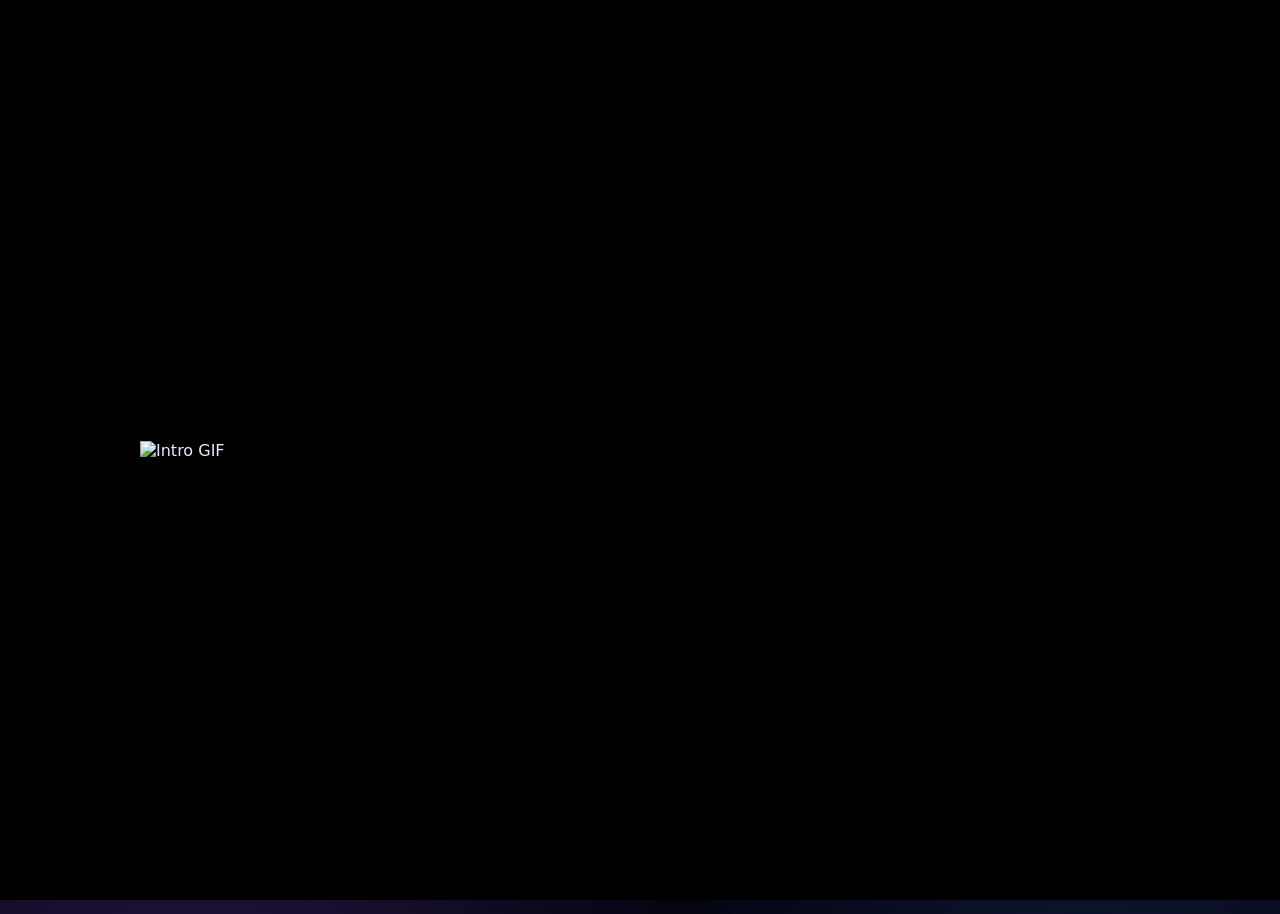
==== index.html @ 01b9f9d9 "Hello Cambios en intro gif" ====
<!doctype html>
<html lang="es">
<head>

  <meta charset="utf-8" />
  <meta name="viewport" content="width=device-width,initial-scale=1" />
  <meta name="description" content="KeyVox - Agencia de marketing digital. Web, Ads, WhatsApp, CRM, contenido con IA y crecimiento medible." />
  <link rel="icon" type="image/png" href="keyvoxlogo.png">
  <link rel="icon" type="image/png" sizes="32x32" href="keyvoxlogo.png">
  <link rel="icon" type="image/png" sizes="16x16" href="keyvoxlogo.png">
  <link rel="apple-touch-icon" sizes="180x180" href="keyvoxlogo.png">

  <title>KeyVox | Agencia de Marketing Digital</title>

  <style>
   /* Pantalla de intro */
    #gifIntro {
      position: fixed;
      top: 0;
      left: 0;
      width: 100vw;
      height: 100vh;
      background: #000;
      display: flex;
      justify-content: center;
      align-items: center;
      z-index: 9999;
      overflow: hidden;
    }

    #gifIntro img {
      width: 80%;
      max-width: 1000px;
      max-height: 90vh;
      object-fit: contain;
    }

    /* Clase para ocultar */
    .ocultar-intro {
      opacity: 0;
      pointer-events: none;
      transition: opacity 0.8s ease;
    }
    :root{
      --bg:#060615;
      --card:#0b0b1f;
      --text:#e9e8ff;
      --muted:#b9b6e6;
      --lila:#a855f7;
      --azul:#3b82f6;
      --cian:#22d3ee;
      --ok:#34d399;
      --warn:#f59e0b;
      --danger:#fb7185;

      --ring: 0 0 0 1px rgba(168,85,247,.25), 0 0 40px rgba(59,130,246,.18);
      --shadow: 0 12px 50px rgba(0,0,0,.45);
      --radius: 22px;
      --radius2: 28px;
      --max: 1120px;
    }

    *{box-sizing:border-box}
    html,body{height:100%}
    body{
      margin:0;
      font-family: ui-sans-serif, system-ui, -apple-system, Segoe UI, Roboto, Arial, "Helvetica Neue", Helvetica, sans-serif;
      color:var(--text);
      background:
        radial-gradient(900px 500px at 15% 10%, rgba(168,85,247,.20), transparent 55%),
        radial-gradient(800px 500px at 85% 15%, rgba(59,130,246,.18), transparent 55%),
        radial-gradient(900px 600px at 50% 85%, rgba(34,211,238,.12), transparent 60%),
        linear-gradient(180deg, #050512 0%, #070726 35%, #050512 100%);
      overflow-x:hidden;
    }

    /* subtle grain */
    body:before{
      content:"";
      position:fixed; inset:0;
      background-image:url('data:image/svg+xml;utf8,<svg xmlns="http://www.w3.org/2000/svg" width="200" height="200"><filter id="n"><feTurbulence type="fractalNoise" baseFrequency="0.8" numOctaves="3" stitchTiles="stitch"/></filter><rect width="200" height="200" filter="url(%23n)" opacity="0.20"/></svg>');
      mix-blend-mode:overlay;
      opacity:.18;
      pointer-events:none;
      z-index:0;
    }

    a{color:inherit; text-decoration:none}
    .wrap{position:relative; z-index:1}

    /* NAV */
    .nav{
      position:sticky; top:0; z-index:50;
      backdrop-filter: blur(12px);
      background: rgba(6,6,21,.55);
      border-bottom:1px solid rgba(168,85,247,.18);
    }
    .nav-inner{
      max-width:var(--max);
      margin:0 auto;
      display:flex;
      align-items:center;
      justify-content:space-between;
      padding:14px 18px;
      gap:14px;
    }
    .brand{
      display:flex; align-items:center; gap:10px;
      font-weight:800;
      letter-spacing:.2px;
    }
    .logo{
      width:40px; height:40px; border-radius:14px;
      background:
        radial-gradient(18px 18px at 30% 30%, rgba(255,255,255,.25), transparent 55%),
        linear-gradient(135deg, rgba(168,85,247,1), rgba(59,130,246,1));
      box-shadow: 0 10px 30px rgba(168,85,247,.20), 0 10px 30px rgba(59,130,246,.18);
      position:relative;
      overflow:hidden;
    }
    .logo:after{
      content:"";
      position:absolute; inset:-40%;
      background: conic-gradient(from 180deg, rgba(255,255,255,.0), rgba(255,255,255,.25), rgba(255,255,255,.0));
      transform: rotate(15deg);
      animation: shimmer 6.5s linear infinite;
      opacity:.7;
    }
    @keyframes shimmer{
      0%{transform:translateX(-25%) rotate(15deg)}
      100%{transform:translateX(25%) rotate(15deg)}
    }

    .nav-links{
      display:flex; gap:16px; align-items:center;
      font-size:14px;
      color:rgba(233,232,255,.86);
    }
    .nav-links a{
      padding:9px 10px; border-radius:12px;
      transition: background .2s ease, color .2s ease, transform .2s ease;
    }
    .nav-links a:hover{
      background: rgba(168,85,247,.10);
      transform: translateY(-1px);
      color:#fff;
    }

    .btn{
      display:inline-flex; align-items:center; justify-content:center;
      padding:12px 14px;
      border-radius:14px;
      font-weight:700;
      font-size:14px;
      border:1px solid rgba(255,255,255,.14);
      background: rgba(255,255,255,.06);
      box-shadow: 0 0 0 rgba(0,0,0,0);
      transition: transform .15s ease, box-shadow .2s ease, background .2s ease;
      cursor:pointer;
      user-select:none;
    }
    .btn:hover{ transform: translateY(-1px); box-shadow: var(--shadow); }
    .btn-primary{
      border:1px solid rgba(168,85,247,.35);
      background: linear-gradient(135deg, rgba(168,85,247,.85), rgba(59,130,246,.85));
      box-shadow: 0 20px 60px rgba(168,85,247,.18), 0 20px 60px rgba(59,130,246,.14);
    }
    .btn-primary:hover{
      background: linear-gradient(135deg, rgba(168,85,247,.95), rgba(59,130,246,.92));
    }
    .btn-ghost{
      background: rgba(255,255,255,.03);
    }

    /* HERO */
    header.hero{
      max-width:var(--max);
      margin:0 auto;
      padding:72px 18px 28px;
      display:grid;
      grid-template-columns: 1.15fr .85fr;
      gap:26px;
      align-items:center;
    }
    .badge{
      display:inline-flex; gap:10px; align-items:center;
      padding:8px 12px;
      border-radius:999px;
      border:1px solid rgba(168,85,247,.25);
      background: rgba(168,85,247,.07);
      color: rgba(233,232,255,.92);
      font-size:13px;
      width:fit-content;
      box-shadow: var(--ring);
    }
    .dot{
      width:8px; height:8px; border-radius:99px;
      background: linear-gradient(180deg, var(--lila), var(--azul));
      box-shadow: 0 0 20px rgba(168,85,247,.5);
    }
    h1{
      margin:14px 0 10px;
      font-size: clamp(36px, 4vw, 54px);
      line-height:1.06;
      letter-spacing:-.6px;
    }
    .grad{
      background: linear-gradient(90deg, rgba(168,85,247,1), rgba(59,130,246,1), rgba(34,211,238,1));
      -webkit-background-clip:text;
      background-clip:text;
      color:transparent;
    }
    .lead{
      margin: 0 0 18px;
      color: rgba(233,232,255,.80);
      font-size: 16.5px;
      line-height:1.6;
      max-width: 60ch;
    }
    .hero-actions{display:flex; gap:12px; flex-wrap:wrap; margin-top:18px}
    .hero-meta{
      margin-top:18px;
      display:flex; gap:10px; flex-wrap:wrap;
      color: rgba(233,232,255,.70);
      font-size:13px;
    }
    .pill{
      padding:8px 10px;
      border-radius:999px;
      border:1px solid rgba(255,255,255,.12);
      background: rgba(255,255,255,.04);
    }

    .hero-card{
      border-radius: var(--radius2);
      background:
        radial-gradient(500px 240px at 20% 10%, rgba(168,85,247,.22), transparent 60%),
        radial-gradient(520px 260px at 90% 20%, rgba(59,130,246,.18), transparent 60%),
        rgba(255,255,255,.03);
      border: 1px solid rgba(255,255,255,.10);
      box-shadow: var(--shadow);
      padding:18px;
      position:relative;
      overflow:hidden;
    }
    .hero-card:before{
      content:"";
      position:absolute; inset:-2px;
      background: conic-gradient(from 180deg, rgba(168,85,247,.0), rgba(168,85,247,.25), rgba(59,130,246,.22), rgba(34,211,238,.18), rgba(168,85,247,.0));
      opacity:.35;
      filter: blur(12px);
      z-index:0;
    }
    .hero-card > *{position:relative; z-index:1}
    .kpi-grid{
      display:grid;
      grid-template-columns: repeat(2, 1fr);
      gap:12px;
      margin-top:12px;
    }
    .kpi{
      border-radius: 18px;
      border:1px solid rgba(255,255,255,.10);
      background: rgba(6,6,21,.55);
      padding:12px;
    }
    .kpi b{display:block; font-size:18px; margin-bottom:4px}
    .kpi span{color:rgba(233,232,255,.72); font-size:12.5px}

    /* SECTION */
    section{
      max-width:var(--max);
      margin:0 auto;
      padding: 34px 18px;
    }
    .section-title{
      display:flex;
      align-items:flex-end;
      justify-content:space-between;
      gap:14px;
      margin-bottom:16px;
    }
    .section-title h2{
      margin:0;
      font-size:28px;
      letter-spacing:-.3px;
    }
    .section-title p{
      margin:0;
      color: rgba(233,232,255,.72);
      max-width:64ch;
      line-height:1.55;
      font-size:14.5px;
    }

    .grid{
      display:grid;
      gap:14px;
    }
    .grid-3{ grid-template-columns: repeat(3, 1fr); }
    .grid-2{ grid-template-columns: repeat(2, 1fr); }

    .card{
      border-radius: var(--radius);
      border: 1px solid rgba(255,255,255,.10);
      background: rgba(255,255,255,.03);
      box-shadow: 0 8px 34px rgba(0,0,0,.25);
      padding:16px;
      transition: transform .18s ease, box-shadow .18s ease, border-color .18s ease;
    }
    .card:hover{
      transform: translateY(-2px);
      border-color: rgba(168,85,247,.25);
      box-shadow: 0 18px 60px rgba(0,0,0,.45);
    }
    .icon{
      width:42px; height:42px;
      border-radius:16px;
      background: linear-gradient(135deg, rgba(168,85,247,.20), rgba(59,130,246,.18));
      border:1px solid rgba(168,85,247,.25);
      display:grid; place-items:center;
      margin-bottom:10px;
      box-shadow: var(--ring);
      font-size:18px;
    }
    .card h3{margin:0 0 8px; font-size:16px}
    .card p{margin:0; color:rgba(233,232,255,.72); line-height:1.55; font-size:13.8px}

    .tagrow{display:flex; flex-wrap:wrap; gap:8px; margin-top:12px}
    .tag{
      font-size:12px;
      color:rgba(233,232,255,.75);
      padding:6px 10px;
      border-radius:999px;
      border:1px solid rgba(255,255,255,.12);
      background: rgba(255,255,255,.03);
    }

    /* PROCESS */
    .steps{counter-reset: step}
    .step{
      position:relative;
      padding-left:52px;
      min-height:44px;
    }
    .step:before{
      counter-increment: step;
      content: counter(step);
      position:absolute; left:0; top:0;
      width:38px; height:38px;
      border-radius:14px;
      display:grid; place-items:center;
      font-weight:800;
      background: linear-gradient(135deg, rgba(168,85,247,.85), rgba(59,130,246,.85));
      border:1px solid rgba(255,255,255,.18);
      box-shadow: 0 18px 50px rgba(168,85,247,.18), 0 18px 50px rgba(59,130,246,.14);
    }
    .step h4{margin:0 0 6px; font-size:15px}
    .step p{margin:0; color:rgba(233,232,255,.72); font-size:13.6px; line-height:1.55}

    /* PRICING */
    .price{
      background:
        radial-gradient(700px 260px at 20% 0%, rgba(168,85,247,.20), transparent 65%),
        radial-gradient(700px 260px at 90% 0%, rgba(59,130,246,.18), transparent 65%),
        rgba(255,255,255,.03);
      border:1px solid rgba(168,85,247,.22);
      box-shadow: var(--shadow);
    }
    .price .top{display:flex; align-items:center; justify-content:space-between; gap:10px}
    .price b{font-size:22px}
    .price small{color:rgba(233,232,255,.70)}
    .list{margin:12px 0 0; padding:0; list-style:none; display:grid; gap:10px}
    .list li{
      display:flex; gap:10px;
      color:rgba(233,232,255,.78);
      font-size:13.7px;
      line-height:1.45;
    }
    .check{
      width:18px; height:18px; border-radius:8px;
      background: rgba(52,211,153,.12);
      border:1px solid rgba(52,211,153,.35);
      display:grid; place-items:center;
      flex: 0 0 auto;
      margin-top:1px;
      color: var(--ok);
      font-weight:900;
      font-size:12px;
    }

    /* CONTACT */
    .contact{
      display:grid;
      grid-template-columns: 1.1fr .9fr;
      gap:14px;
      align-items:start;
    }
    .form{
      display:grid; gap:10px;
    }
    input, textarea, select{
      width:100%;
      padding:12px 12px;
      border-radius:14px;
      border:1px solid rgba(255,255,255,.12);
      background: rgba(6,6,21,.55);
      color: var(--text);
      outline:none;
      box-shadow: 0 0 0 0 rgba(168,85,247,0);
      transition: box-shadow .15s ease, border-color .15s ease;
      font-size:14px;
    }
    input:focus, textarea:focus, select:focus{
      border-color: rgba(168,85,247,.35);
      box-shadow: 0 0 0 4px rgba(168,85,247,.12);
    }
    textarea{min-height:110px; resize:vertical}

    .note{
      margin-top:10px;
      color: rgba(233,232,255,.68);
      font-size:12.8px;
      line-height:1.55;
    }

    footer{
      padding: 26px 18px 48px;
      color: rgba(233,232,255,.62);
      border-top:1px solid rgba(255,255,255,.08);
      background: rgba(6,6,21,.35);
    }
    footer .inner{
      max-width:var(--max);
      margin:0 auto;
      display:flex;
      justify-content:space-between;
      flex-wrap:wrap;
      gap:10px;
    }

    /* RESPONSIVE */
    @media (max-width: 980px){
      header.hero{grid-template-columns:1fr; padding-top:54px}
      .grid-3{grid-template-columns:1fr}
      .grid-2{grid-template-columns:1fr}
      .contact{grid-template-columns:1fr}
      .nav-links{display:none}
    }

    /* tiny floating lights */
    .float{
      position:absolute; border-radius:999px; filter: blur(0px);
      opacity:.6;
      animation: drift 9s ease-in-out infinite;
      pointer-events:none;
    }
    .f1{ width:10px; height:10px; background: rgba(168,85,247,.65); left:7%; top:22%;}
    .f2{ width:7px; height:7px; background: rgba(59,130,246,.55); left:88%; top:28%; animation-duration: 11s;}
    .f3{ width:9px; height:9px; background: rgba(34,211,238,.45); left:54%; top:82%; animation-duration: 13s;}
    @keyframes drift{
      0%,100%{ transform: translate(0,0) }
      50%{ transform: translate(0,-12px) }
    }
  </style>
</head>

<body>

   <!-- Intro con GIF -->
  <div id="gifIntro">
    <img src="intro.gif" alt="Intro GIF">
  </div>

  <!-- Contenido normal de tu web -->
  <main>
    <h1>Bienvenido a mi sitio</h1>
    <p>Acá empieza el contenido real de la página.</p>
  </main>

  <script>
    // Espera a que cargue el DOM, no todo el GIF
    document.addEventListener("DOMContentLoaded", function () {
      const intro = document.getElementById("gifIntro");

      setTimeout(function () {
        intro.classList.add("ocultar-intro");

        // Después de la transición lo quitamos del todo
        setTimeout(function () {
          intro.style.display = "none";
        }, 800);

      }, 5000); // 5 segundos
    });
  
  <div class="wrap">
    <div class="float f1"></div><div class="float f2"></div><div class="float f3"></div>

    <!-- NAV -->
    <nav class="nav" aria-label="Navegación principal">
      <div class="nav-inner">
        <div class="brand">
        <a href="#top" style="display:flex;align-items:center;gap:10px;">
         <img src="keyvoxlogo.png" alt="KeyVox logo" style="height:100px;width:auto;">
        </a>
        <div class="nav-links">
          <a href="#servicios">Servicios</a>
          <a href="#metodo">Método</a>
          <a href="#casos">Resultados</a>
          <a href="#planes">Planes</a>
          <a href="#contacto">Contacto</a>
        </div>

        <div style="display:flex; gap:10px;">
          <a class="btn btn-ghost" href="#planes">Ver plan 90 días</a>
          <a class="btn btn-primary" href="#contacto">Agendar diagnóstico</a>
        </div>
      </div>
    </nav>

    <!-- HERO -->
    <header class="hero">
      <div>
        <div class="badge"><span class="dot"></span> Marketing que se ve, se mide y se sostiene</div>
        <h1>Hacemos crecer tu negocio con <span class="grad">Web + Ads + Contenido + WhatsApp/CRM</span></h1>
        <p class="lead">
          KeyVox es una agencia enfocada en performance: diseñamos tu presencia digital, automatizamos la conversión
          (mensajes, listas, CRM) y escalamos con anuncios en Meta y TikTok. Todo con narrativa directa y creatividades de alto impacto.
        </p>

        <div class="hero-actions">
          <a class="btn btn-primary" href="#contacto">Quiero un plan para mi negocio</a>
          <a class="btn btn-ghost" href="#servicios">Ver servicios</a>
        </div>

        <div class="hero-meta">
          <span class="pill">✅ Copy persuasivo</span>
          <span class="pill">✅ Reels/Ads de alto impacto</span>
          <span class="pill">✅ Embudos WhatsApp</span>
          <span class="pill">✅ Web profesional</span>
        </div>
      </div>

      <div class="hero-card">
        <div style="display:flex; align-items:flex-start; justify-content:space-between; gap:12px;">
          <div>
            <div style="font-weight:800; font-size:25px;">RUTA DE CRECIMIENTO</div>
            <div style="color:rgba(233,232,255,.70); font-size:13px; margin-top:4px;">
              Conversaciones calificadas → ventas → recompra
      </div>
          </div>
          <img src="keyvoxlogo.png" alt="KeyVox logo" style="height:150px;width:auto;">
          </div>

        <div class="kpi-grid">
          <div class="kpi">
            <b>+Leads</b>
            <span>Meta/TikTok → WhatsApp/DM</span>
          </div>
          <div class="kpi">
            <b>+Cierres</b>
            <span>Scripts + velocidad + follow-up</span>
          </div>
          <div class="kpi">
            <b>+Recompra</b>
            <span>Listas + CRM + promos</span>
          </div>
          <div class="kpi">
            <b>+Autoridad</b>
            <span>Web + prueba social + contenido</span>
          </div>
        </div>

        <div class="tagrow">
          <span class="tag">Web & Landing Pages</span>
          <span class="tag">Meta Ads</span>
          <span class="tag">TikTok Ads</span>
          <span class="tag">WhatsApp Automation</span>
          <span class="tag">CRM & Listas</span>
          <span class="tag">IA Creativa</span>
        </div>
      </div>
    </header>

    <!-- SERVICIOS -->
    <section id="servicios">
      <div class="section-title">
        <div>
          <h2>Servicios</h2>
          <p>Todo lo necesario para convertir presencia digital en ventas: estrategia, ejecución y optimización.</p>
        </div>
      </div>

      <div class="grid grid-3">
        <article class="card">
          <div class="icon">🌐</div>
          <h3>Web profesional & Landing Pages</h3>
          <p>Web seria y rápida orientada a conversión (WhatsApp, formularios, SEO local, páginas de servicios y casos).</p>
          <div class="tagrow">
            <span class="tag">WordPress / HTML</span><span class="tag">SEO local</span><span class="tag">CRO</span>
          </div>
        </article>

        <article class="card">
          <div class="icon">📣</div>
          <h3>Meta Ads (Facebook/Instagram)</h3>
          <p>Campañas de performance: Click-to-WhatsApp, Leads, Remarketing y Creatividades por ángulo de venta.</p>
          <div class="tagrow">
            <span class="tag">Prospección</span><span class="tag">Retarget</span><span class="tag">Optimización</span>
          </div>
        </article>

        <article class="card">
          <div class="icon">🎬</div>
          <h3>TikTok Ads & UGC de impacto</h3>
          <p>Creativos verticales con hooks fuertes, guiones direct response y anuncios diseñados para scroll-stopping.</p>
          <div class="tagrow">
            <span class="tag">Hooks</span><span class="tag">UGC</span><span class="tag">Performance</span>
          </div>
        </article>

        <article class="card">
          <div class="icon">💬</div>
          <h3>WhatsApp Automation & Scripts</h3>
          <p>Menús, mensajes automáticos, respuestas rápidas, guiones de cierre y follow-up para aumentar conversiones.</p>
          <div class="tagrow">
            <span class="tag">WhatsApp Business</span><span class="tag">API (opcional)</span><span class="tag">Cierres</span>
          </div>
        </article>

        <article class="card">
          <div class="icon">🗂️</div>
          <h3>CRM & Base de Datos (Mayorista/Minorista)</h3>
          <p>Segmentación por tipo de cliente, historial, ticket y frecuencia. Listas para promos y reactivación.</p>
          <div class="tagrow">
            <span class="tag">Sheets/Notion</span><span class="tag">Pipeline</span><span class="tag">Recompra</span>
          </div>
        </article>

        <article class="card">
          <div class="icon">✨</div>
          <h3>Contenido + IA (Midjourney/Edición)</h3>
          <p>Creatividad visual premium + edición y motion para Reels/Ads. Branding consistente y estética de alto impacto.</p>
          <div class="tagrow">
            <span class="tag">Midjourney</span><span class="tag">Edición</span><span class="tag">Branding</span>
          </div>
        </article>
      </div>
    </section>

    <!-- METODO -->
    <section id="metodo">
      <div class="section-title">
        <div>
          <h2>Método KeyVox</h2>
          <p>Un sistema de 90 días para instalar orden, convertir consultas y escalar con anuncios sin improvisación.</p>
        </div>
      </div>

      <div class="grid grid-2">
        <div class="card steps">
          <div class="step">
            <h4>Diagnóstico y oferta (Semana 1)</h4>
            <p>Auditoría, avatar, propuesta de valor, ángulos de venta, mensajes y estructura del embudo.</p>
          </div>
          <div class="step" style="margin-top:14px;">
            <h4>Infraestructura (Semana 2–3)</h4>
            <p>Web/landing, WhatsApp automatizado, base de datos/CRM y guiones comerciales.</p>
          </div>
          <div class="step" style="margin-top:14px;">
            <h4>Contenido y creatividades (Semana 3–4)</h4>
            <p>Producción por lotes: Reels, anuncios, historias, carruseles y prueba social.</p>
          </div>
          <div class="step" style="margin-top:14px;">
            <h4>Escala con Ads (Mes 2–3)</h4>
            <p>Campañas Meta/TikTok, testing de creativos, retargeting y optimización por métricas.</p>
          </div>
        </div>

        <div class="card">
          <div class="icon">🎯</div>
          <h3>Lo que medimos</h3>
          <p>En KeyVox no “hacemos posteos”; construimos un sistema. Estas son las métricas que importan:</p>
          <ul class="list">
            <li><span class="check">✓</span> Conversaciones calificadas (WhatsApp/DM)</li>
            <li><span class="check">✓</span> Costo por conversación y tasa de respuesta</li>
            <li><span class="check">✓</span> Tasa de cierre (pedidos / ventas)</li>
            <li><span class="check">✓</span> Ticket promedio y frecuencia de recompra</li>
            <li><span class="check">✓</span> Reactivación de clientes inactivos</li>
          </ul>
          <div class="hero-actions" style="margin-top:14px;">
            <a class="btn btn-primary" href="#contacto">Solicitar diagnóstico</a>
            <a class="btn btn-ghost" href="#planes">Ver planes</a>
          </div>
        </div>
      </div>
    </section>

    <!-- RESULTADOS / CASOS (placeholders) -->
    <section id="casos">
      <div class="section-title">
        <div>
          <h2>Resultados esperables</h2>
          <p>Sin promesas vacías: trabajamos con rangos y objetivos medibles según rubro, respuesta y presupuesto de anuncios.</p>
        </div>
      </div>

      <div class="grid grid-3">
        <article class="card">
          <div class="icon">📈</div>
          <h3>Más consultas útiles</h3>
          <p>Instalamos CTAs y automatizaciones para que el mensaje llegue con intención: “quiero precios / quiero compra mayorista”.</p>
        </article>
        <article class="card">
          <div class="icon">🧲</div>
          <h3>Más conversiones</h3>
          <p>Scripts de cierre, velocidad de respuesta y seguimiento. Menos “hola”, más cierres y recompras.</p>
        </article>
        <article class="card">
          <div class="icon">🏗️</div>
          <h3>Más seriedad (y marca)</h3>
          <p>Web profesional + estética consistente. Una marca que se ve grande, vende grande.</p>
        </article>
      </div>

      <p class="note" style="margin-top:14px;">
        Nota: los resultados dependen del rubro, operación, precios, stock, tiempos de respuesta y presupuesto publicitario.
      </p>
    </section>

    <!-- PLANES -->
    <section id="planes">
      <div class="section-title">
        <div>
          <h2>Plan 90 días (implementación)</h2>
          <p>Ideal para instalar el sistema completo: web + embudo WhatsApp + contenido + campañas + CRM.</p>
        </div>
      </div>

      <div class="grid grid-2">
        <div class="card price">
          <div class="top">
            <div>
              <b>KeyVox Growth 90</b><br />
              <small>Implementación completa + operación</small>
            </div>
            <span class="tag" style="border-color:rgba(168,85,247,.25);">Más elegido</span>
          </div>

          <ul class="list">
            <li><span class="check">✓</span> Web/landing de conversión (estructura + copy + CTAs)</li>
            <li><span class="check">✓</span> WhatsApp automatizado + guiones de cierre</li>
            <li><span class="check">✓</span> CRM + base de datos + segmentación de listas</li>
            <li><span class="check">✓</span> Contenido mensual (Reels, posts, historias)</li>
            <li><span class="check">✓</span> Meta Ads + TikTok Ads (config y optimización)</li>
            <li><span class="check">✓</span> Reportes y optimización semanal</li>
          </ul>

          <div class="hero-actions" style="margin-top:14px;">
            <a class="btn btn-primary" href="#contacto">Cotizar para mi negocio</a>
            <a class="btn btn-ghost" href="#contacto" onclick="prefillPlan('KeyVox Growth 90')">Quiero este plan</a>
          </div>

          <p class="note">
            * No incluye: dominio/hosting, costos publicitarios ni herramientas externas (según stack elegido).
          </p>
        </div>

        <div class="card">
          <div class="icon">🛠️</div>
          <h3>Mantenimiento mensual (opcional)</h3>
          <p>Luego de los 90 días, pasamos a modo “operación y escala”: contenido, community, ads y mejora continua.</p>
          <ul class="list">
            <li><span class="check">✓</span> Gestión de redes (CM) + calendario</li>
            <li><span class="check">✓</span> Creatividades y edición mensual</li>
            <li><span class="check">✓</span> Optimización de campañas</li>
            <li><span class="check">✓</span> Gestión de listas / reactivación</li>
            <li><span class="check">✓</span> Reporte mensual ejecutivo</li>
          </ul>
          <div class="hero-actions" style="margin-top:14px;">
            <a class="btn btn-primary" href="#contacto" onclick="prefillPlan('Mantenimiento mensual')">Pedir propuesta</a>
            <a class="btn btn-ghost" href="#servicios">Ver servicios</a>
          </div>
        </div>
      </div>
    </section>

    <!-- CONTACTO -->
    <section id="contacto">
      <div class="section-title">
        <div>
          <h2>Contacto</h2>
          <p>Contame tu rubro y tu objetivo. Te respondo con un diagnóstico y un plan de acción concreto.</p>
        </div>
      </div>

      <div class="contact">
        <div class="card">
          <form class="form" id="leadForm">
            <div class="grid grid-2">
              <div>
                <label for="nombre" style="font-size:13px;color:rgba(233,232,255,.72);">Nombre</label>
                <input id="nombre" name="nombre" placeholder="Tu nombre" required />
              </div>
              <div>
                <label for="empresa" style="font-size:13px;color:rgba(233,232,255,.72);">Empresa</label>
                <input id="empresa" name="empresa" placeholder="Tu negocio" />
              </div>
            </div>

            <div class="grid grid-2">
              <div>
                <label for="servicio" style="font-size:13px;color:rgba(233,232,255,.72);">Interés principal</label>
                <select id="servicio" name="servicio">
                  <option value="Plan 90 días">Plan 90 días</option>
                  <option value="Web profesional">Web profesional</option>
                  <option value="Meta Ads">Meta Ads</option>
                  <option value="TikTok Ads">TikTok Ads</option>
                  <option value="WhatsApp/CRM">WhatsApp/CRM</option>
                  <option value="Contenido & CM">Contenido & CM</option>
                </select>
              </div>
              <div>
                <label for="telefono" style="font-size:13px;color:rgba(233,232,255,.72);">WhatsApp</label>
                <input id="telefono" name="telefono" placeholder="+54 ..." />
              </div>
            </div>

            <div>
              <label for="mensaje" style="font-size:13px;color:rgba(233,232,255,.72);">Mensaje</label>
              <textarea id="mensaje" name="mensaje" placeholder="Contame qué vendés, zona y objetivo (ventas, mayoristas, turnos, etc.)"></textarea>
            </div>

            <button class="btn btn-primary" type="submit">Enviar (demo)</button>

            <p class="note">
              Esto es un formulario demo. Si querés, lo conecto a WhatsApp, Email o Google Sheets (según tu stack).
            </p>
          </form>
        </div>

        <div class="card">
          <div class="icon">⚡</div>
          <h3>CTAs listos para vender</h3>
          <p>Podés reemplazar estos links por tus canales reales (WhatsApp, Calendly, Instagram).</p>

          <div class="hero-actions" style="margin-top:14px;">
             <a class="btn btn-primary" id="walink" href="https://wa.me/595971853291" target="_blank" rel="noopener">
               Escribirme por WhatsApp
             </a>
             <a class="btn btn-ghost" href="#planes">Ver plan 90 días</a>
          </div>

          <div class="tagrow" style="margin-top:14px;">
            <span class="tag">Branding</span>
            <span class="tag">CRO</span>
            <span class="tag">Performance</span>
            <span class="tag">Automations</span>
          </div>

          <p class="note" style="margin-top:14px;">
            Tip: si vendés B2B (mayoristas), tu web debe llevar siempre a un CTA directo:
            “pedir lista”, “solicitar cotización”, “agendar llamada”.
          </p>
        </div>
      </div>
    </section>

    <footer>
      <div class="inner">
        <div>© <span id="year"></span> KeyVox — Agencia de Marketing Digital</div>
        <div><img src="keyvoxlogo.png" alt="KeyVox logo" style="height:100px;width:auto;"></div>
        <div style="display:flex; gap:12px; flex-wrap:wrap;">
          <a href="#servicios">Servicios</a>
          <a href="#metodo">Método</a>
          <a href="#contacto">Contacto</a>
        </div>
      </div>
    </footer>
  </div>

  <script>
    // === CONFIG ===
    // Reemplazá por tu número real en formato internacional (sin + ni espacios)
    const WHATSAPP_NUMBER = "595971853291"; // ejemplo: 54911XXXXXXXXX

    function buildWhatsAppLink(message){
      const base = "https://wa.me/" + WHATSAPP_NUMBER;
      const text = encodeURIComponent(message || "Hola KeyVox, quiero un diagnóstico para mi negocio.");
      return base + "?text=" + text;
    }

    function prefillPlan(planName){
      const sel = document.getElementById("servicio");
      const msg = document.getElementById("mensaje");
      if(sel) sel.value = planName.includes("Mantenimiento") ? "Contenido & CM" : "Plan 90 días";
      if(msg) msg.value = `Hola KeyVox, quiero avanzar con: ${planName}. Mi objetivo es: `;
      document.getElementById("contacto").scrollIntoView({behavior:"smooth"});
    }

    // Set WA link
    const wa = document.getElementById("waLink");
    wa.href = buildWhatsAppLink("Hola KeyVox, quiero un diagnóstico y un plan 90 días. Mi negocio es: ");

    // Year
    document.getElementById("year").textContent = new Date().getFullYear();

    // Demo form submit
    document.getElementById("leadForm").addEventListener("submit", function(e){
      e.preventDefault();
      const nombre = document.getElementById("nombre").value || "";
      const empresa = document.getElementById("empresa").value || "";
      const servicio = document.getElementById("servicio").value || "";
      const tel = document.getElementById("telefono").value || "";
      const mensaje = document.getElementById("mensaje").value || "";

      const full = `Hola KeyVox, soy ${nombre}${empresa ? " ("+empresa+")" : ""}. ` +
                   `Me interesa: ${servicio}. ` +
                   `${tel ? "Mi WhatsApp es: "+tel+". " : ""}` +
                   `Mensaje: ${mensaje}`;

      window.open(buildWhatsAppLink(full), "_blank");
    });
  </script>
</body>
</html>
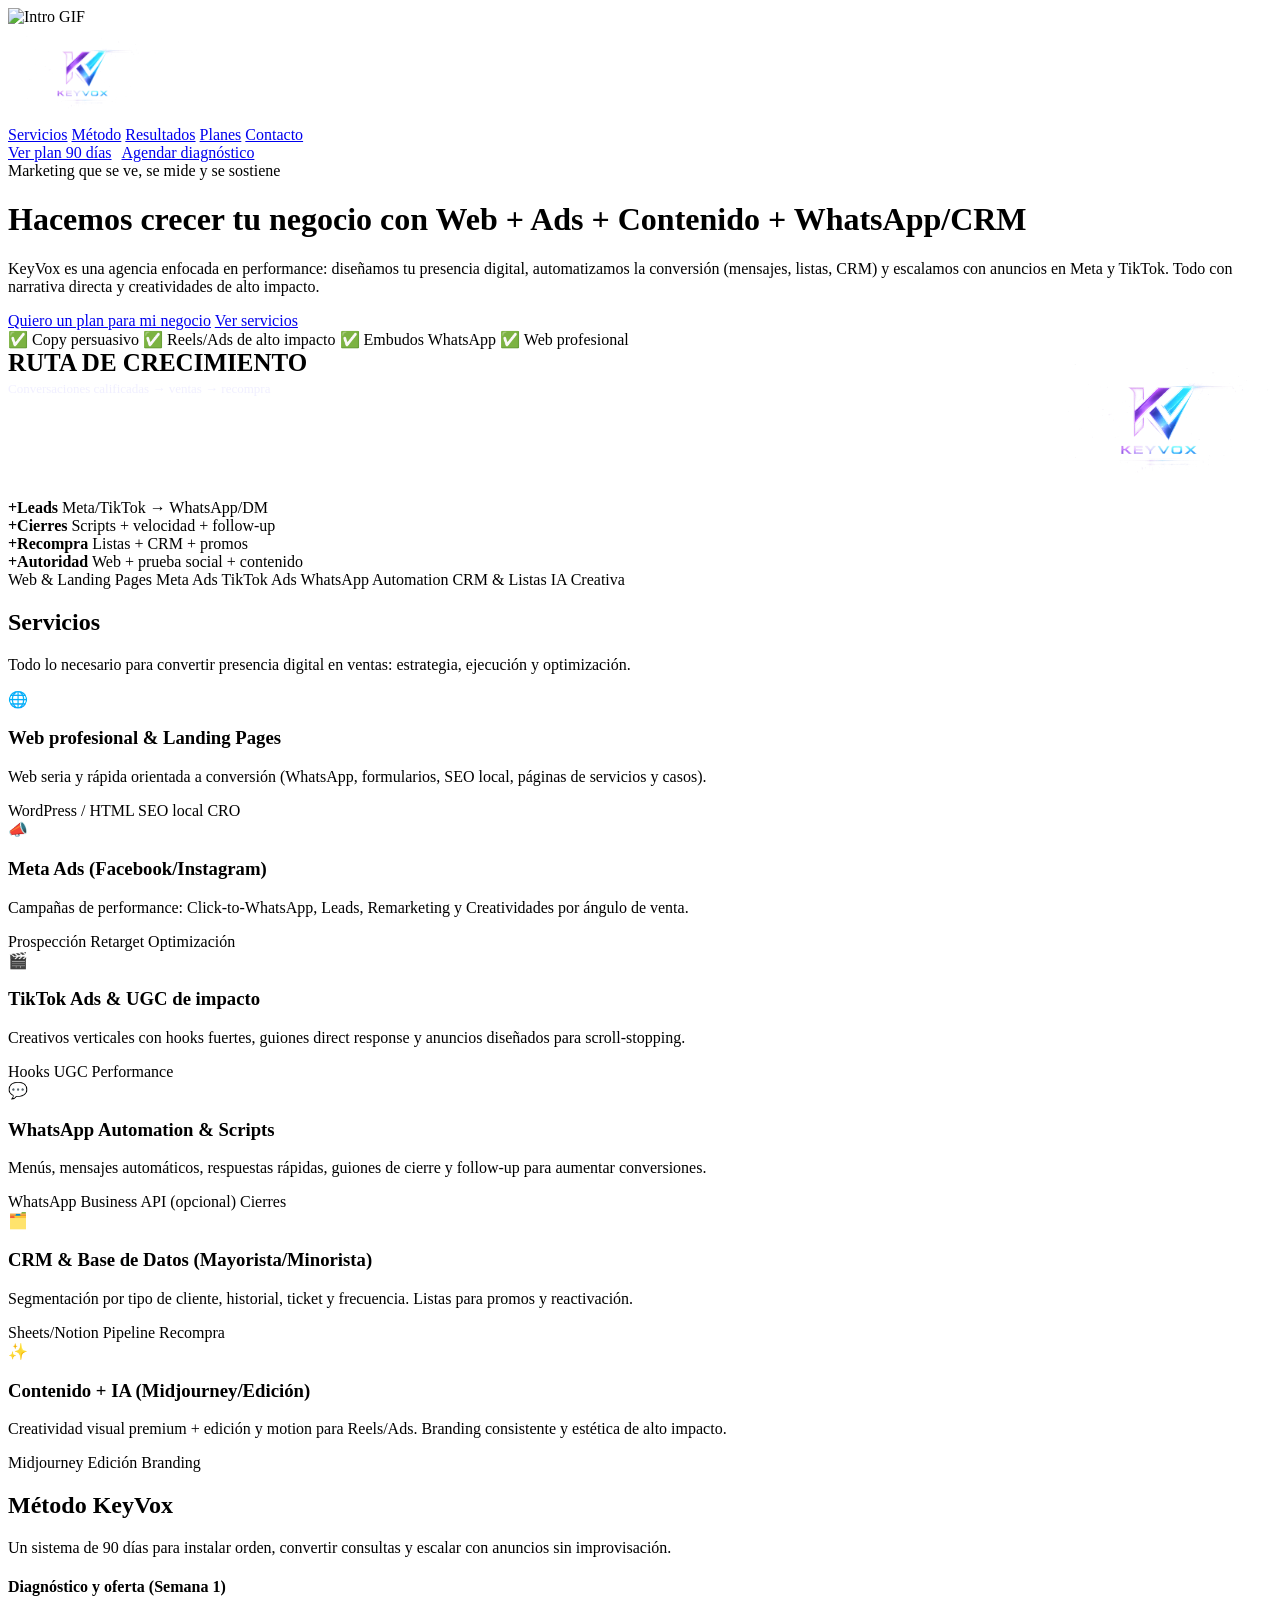
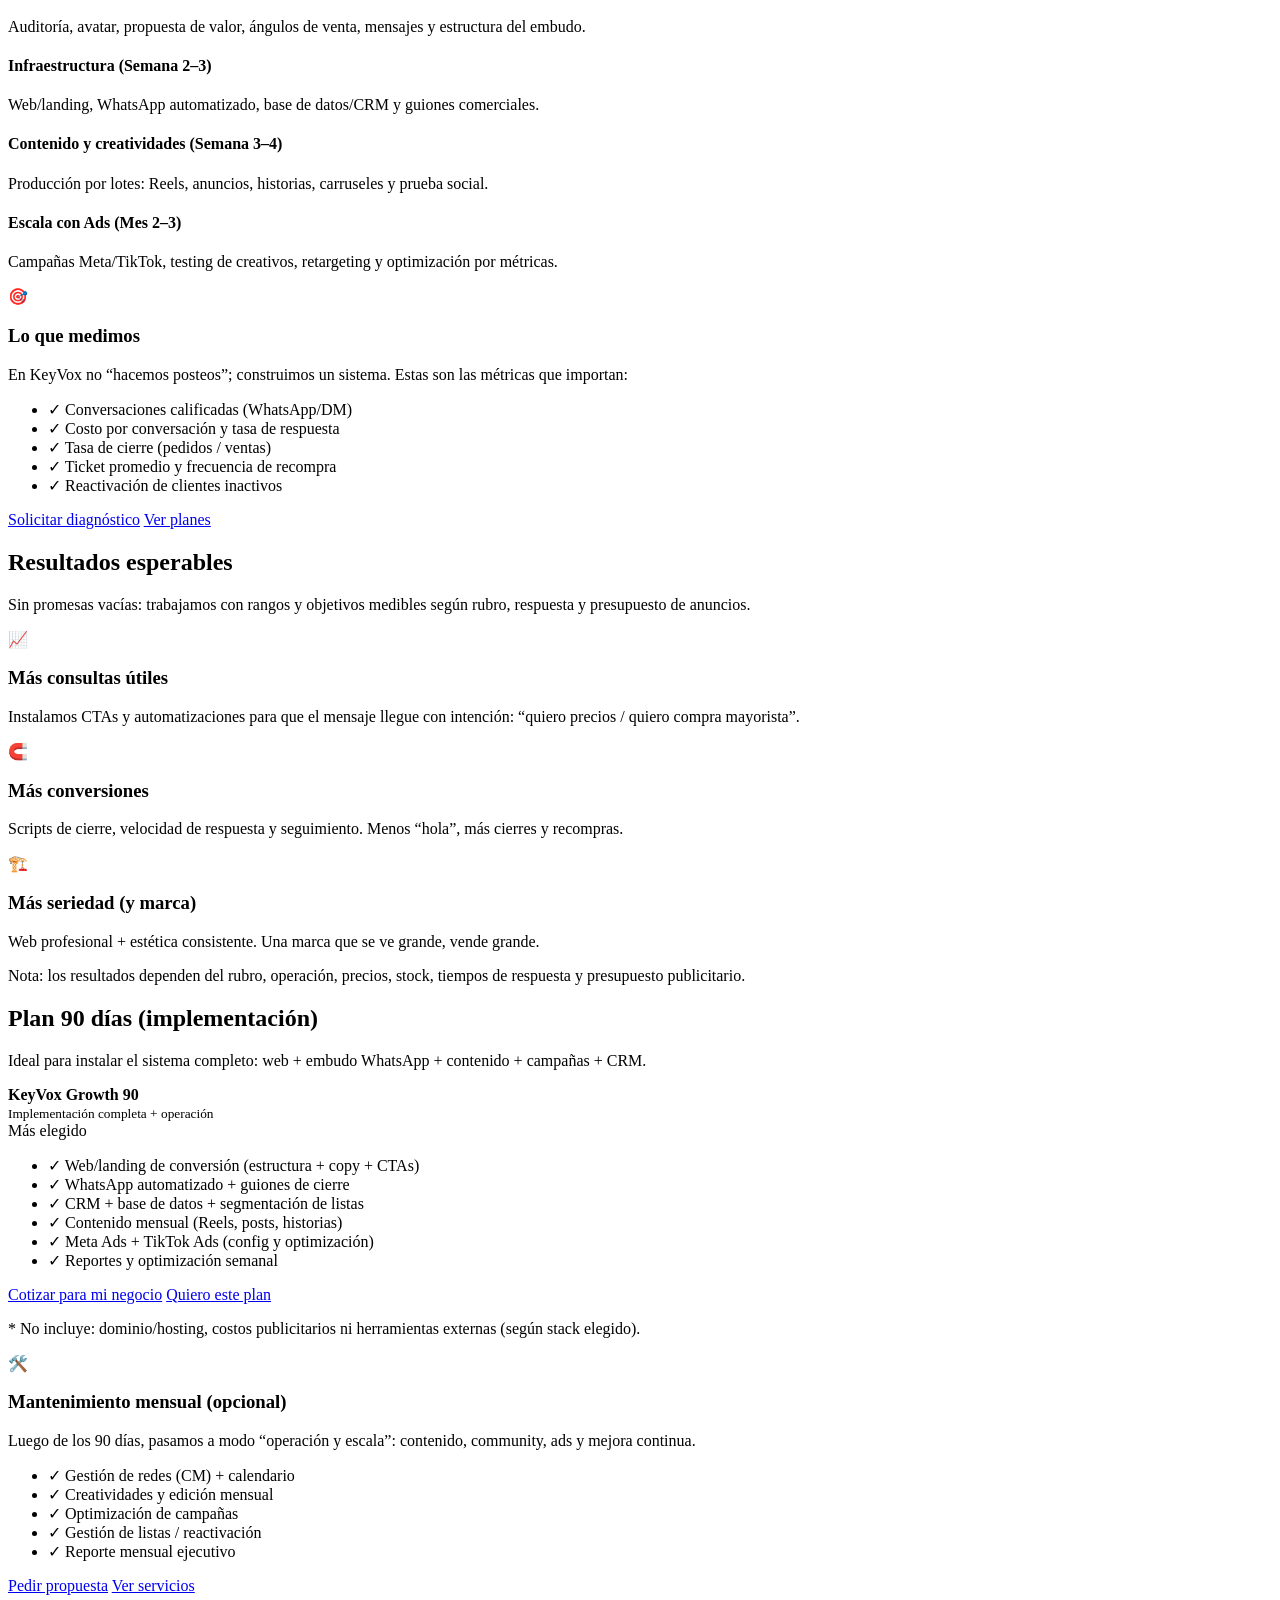
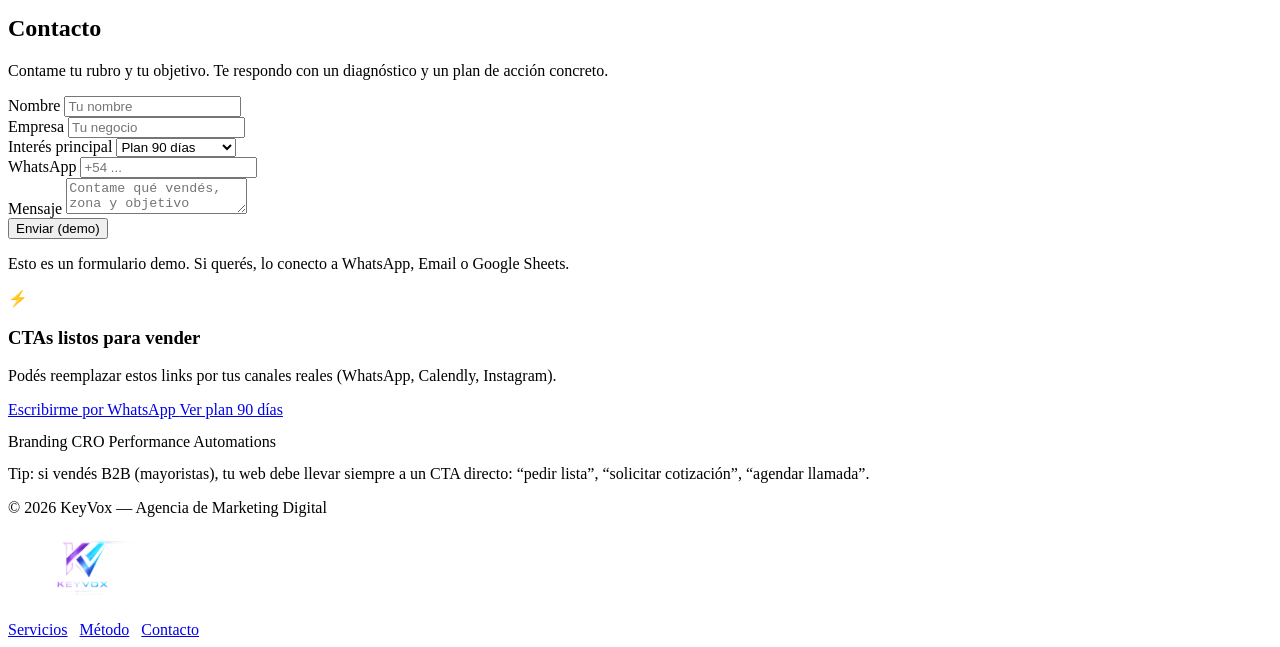
==== commit 80ea0814: "Update print statement from 'Hello' to 'Goodbye'" ====
--- a/index.html
+++ b/index.html
@@ -1,10 +1,10 @@
 <!doctype html>
 <html lang="es">
 <head>
-
   <meta charset="utf-8" />
   <meta name="viewport" content="width=device-width,initial-scale=1" />
   <meta name="description" content="KeyVox - Agencia de marketing digital. Web, Ads, WhatsApp, CRM, contenido con IA y crecimiento medible." />
+
   <link rel="icon" type="image/png" href="keyvoxlogo.png">
   <link rel="icon" type="image/png" sizes="32x32" href="keyvoxlogo.png">
   <link rel="icon" type="image/png" sizes="16x16" href="keyvoxlogo.png">
@@ -12,498 +12,29 @@
 
   <title>KeyVox | Agencia de Marketing Digital</title>
 
-  <style>
-   /* Pantalla de intro */
-    #gifIntro {
-      position: fixed;
-      top: 0;
-      left: 0;
-      width: 100vw;
-      height: 100vh;
-      background: #000;
-      display: flex;
-      justify-content: center;
-      align-items: center;
-      z-index: 9999;
-      overflow: hidden;
-    }
-
-    #gifIntro img {
-      width: 80%;
-      max-width: 1000px;
-      max-height: 90vh;
-      object-fit: contain;
-    }
-
-    /* Clase para ocultar */
-    .ocultar-intro {
-      opacity: 0;
-      pointer-events: none;
-      transition: opacity 0.8s ease;
-    }
-    :root{
-      --bg:#060615;
-      --card:#0b0b1f;
-      --text:#e9e8ff;
-      --muted:#b9b6e6;
-      --lila:#a855f7;
-      --azul:#3b82f6;
-      --cian:#22d3ee;
-      --ok:#34d399;
-      --warn:#f59e0b;
-      --danger:#fb7185;
-
-      --ring: 0 0 0 1px rgba(168,85,247,.25), 0 0 40px rgba(59,130,246,.18);
-      --shadow: 0 12px 50px rgba(0,0,0,.45);
-      --radius: 22px;
-      --radius2: 28px;
-      --max: 1120px;
-    }
-
-    *{box-sizing:border-box}
-    html,body{height:100%}
-    body{
-      margin:0;
-      font-family: ui-sans-serif, system-ui, -apple-system, Segoe UI, Roboto, Arial, "Helvetica Neue", Helvetica, sans-serif;
-      color:var(--text);
-      background:
-        radial-gradient(900px 500px at 15% 10%, rgba(168,85,247,.20), transparent 55%),
-        radial-gradient(800px 500px at 85% 15%, rgba(59,130,246,.18), transparent 55%),
-        radial-gradient(900px 600px at 50% 85%, rgba(34,211,238,.12), transparent 60%),
-        linear-gradient(180deg, #050512 0%, #070726 35%, #050512 100%);
-      overflow-x:hidden;
-    }
-
-    /* subtle grain */
-    body:before{
-      content:"";
-      position:fixed; inset:0;
-      background-image:url('data:image/svg+xml;utf8,<svg xmlns="http://www.w3.org/2000/svg" width="200" height="200"><filter id="n"><feTurbulence type="fractalNoise" baseFrequency="0.8" numOctaves="3" stitchTiles="stitch"/></filter><rect width="200" height="200" filter="url(%23n)" opacity="0.20"/></svg>');
-      mix-blend-mode:overlay;
-      opacity:.18;
-      pointer-events:none;
-      z-index:0;
-    }
-
-    a{color:inherit; text-decoration:none}
-    .wrap{position:relative; z-index:1}
-
-    /* NAV */
-    .nav{
-      position:sticky; top:0; z-index:50;
-      backdrop-filter: blur(12px);
-      background: rgba(6,6,21,.55);
-      border-bottom:1px solid rgba(168,85,247,.18);
-    }
-    .nav-inner{
-      max-width:var(--max);
-      margin:0 auto;
-      display:flex;
-      align-items:center;
-      justify-content:space-between;
-      padding:14px 18px;
-      gap:14px;
-    }
-    .brand{
-      display:flex; align-items:center; gap:10px;
-      font-weight:800;
-      letter-spacing:.2px;
-    }
-    .logo{
-      width:40px; height:40px; border-radius:14px;
-      background:
-        radial-gradient(18px 18px at 30% 30%, rgba(255,255,255,.25), transparent 55%),
-        linear-gradient(135deg, rgba(168,85,247,1), rgba(59,130,246,1));
-      box-shadow: 0 10px 30px rgba(168,85,247,.20), 0 10px 30px rgba(59,130,246,.18);
-      position:relative;
-      overflow:hidden;
-    }
-    .logo:after{
-      content:"";
-      position:absolute; inset:-40%;
-      background: conic-gradient(from 180deg, rgba(255,255,255,.0), rgba(255,255,255,.25), rgba(255,255,255,.0));
-      transform: rotate(15deg);
-      animation: shimmer 6.5s linear infinite;
-      opacity:.7;
-    }
-    @keyframes shimmer{
-      0%{transform:translateX(-25%) rotate(15deg)}
-      100%{transform:translateX(25%) rotate(15deg)}
-    }
-
-    .nav-links{
-      display:flex; gap:16px; align-items:center;
-      font-size:14px;
-      color:rgba(233,232,255,.86);
-    }
-    .nav-links a{
-      padding:9px 10px; border-radius:12px;
-      transition: background .2s ease, color .2s ease, transform .2s ease;
-    }
-    .nav-links a:hover{
-      background: rgba(168,85,247,.10);
-      transform: translateY(-1px);
-      color:#fff;
-    }
-
-    .btn{
-      display:inline-flex; align-items:center; justify-content:center;
-      padding:12px 14px;
-      border-radius:14px;
-      font-weight:700;
-      font-size:14px;
-      border:1px solid rgba(255,255,255,.14);
-      background: rgba(255,255,255,.06);
-      box-shadow: 0 0 0 rgba(0,0,0,0);
-      transition: transform .15s ease, box-shadow .2s ease, background .2s ease;
-      cursor:pointer;
-      user-select:none;
-    }
-    .btn:hover{ transform: translateY(-1px); box-shadow: var(--shadow); }
-    .btn-primary{
-      border:1px solid rgba(168,85,247,.35);
-      background: linear-gradient(135deg, rgba(168,85,247,.85), rgba(59,130,246,.85));
-      box-shadow: 0 20px 60px rgba(168,85,247,.18), 0 20px 60px rgba(59,130,246,.14);
-    }
-    .btn-primary:hover{
-      background: linear-gradient(135deg, rgba(168,85,247,.95), rgba(59,130,246,.92));
-    }
-    .btn-ghost{
-      background: rgba(255,255,255,.03);
-    }
-
-    /* HERO */
-    header.hero{
-      max-width:var(--max);
-      margin:0 auto;
-      padding:72px 18px 28px;
-      display:grid;
-      grid-template-columns: 1.15fr .85fr;
-      gap:26px;
-      align-items:center;
-    }
-    .badge{
-      display:inline-flex; gap:10px; align-items:center;
-      padding:8px 12px;
-      border-radius:999px;
-      border:1px solid rgba(168,85,247,.25);
-      background: rgba(168,85,247,.07);
-      color: rgba(233,232,255,.92);
-      font-size:13px;
-      width:fit-content;
-      box-shadow: var(--ring);
-    }
-    .dot{
-      width:8px; height:8px; border-radius:99px;
-      background: linear-gradient(180deg, var(--lila), var(--azul));
-      box-shadow: 0 0 20px rgba(168,85,247,.5);
-    }
-    h1{
-      margin:14px 0 10px;
-      font-size: clamp(36px, 4vw, 54px);
-      line-height:1.06;
-      letter-spacing:-.6px;
-    }
-    .grad{
-      background: linear-gradient(90deg, rgba(168,85,247,1), rgba(59,130,246,1), rgba(34,211,238,1));
-      -webkit-background-clip:text;
-      background-clip:text;
-      color:transparent;
-    }
-    .lead{
-      margin: 0 0 18px;
-      color: rgba(233,232,255,.80);
-      font-size: 16.5px;
-      line-height:1.6;
-      max-width: 60ch;
-    }
-    .hero-actions{display:flex; gap:12px; flex-wrap:wrap; margin-top:18px}
-    .hero-meta{
-      margin-top:18px;
-      display:flex; gap:10px; flex-wrap:wrap;
-      color: rgba(233,232,255,.70);
-      font-size:13px;
-    }
-    .pill{
-      padding:8px 10px;
-      border-radius:999px;
-      border:1px solid rgba(255,255,255,.12);
-      background: rgba(255,255,255,.04);
-    }
-
-    .hero-card{
-      border-radius: var(--radius2);
-      background:
-        radial-gradient(500px 240px at 20% 10%, rgba(168,85,247,.22), transparent 60%),
-        radial-gradient(520px 260px at 90% 20%, rgba(59,130,246,.18), transparent 60%),
-        rgba(255,255,255,.03);
-      border: 1px solid rgba(255,255,255,.10);
-      box-shadow: var(--shadow);
-      padding:18px;
-      position:relative;
-      overflow:hidden;
-    }
-    .hero-card:before{
-      content:"";
-      position:absolute; inset:-2px;
-      background: conic-gradient(from 180deg, rgba(168,85,247,.0), rgba(168,85,247,.25), rgba(59,130,246,.22), rgba(34,211,238,.18), rgba(168,85,247,.0));
-      opacity:.35;
-      filter: blur(12px);
-      z-index:0;
-    }
-    .hero-card > *{position:relative; z-index:1}
-    .kpi-grid{
-      display:grid;
-      grid-template-columns: repeat(2, 1fr);
-      gap:12px;
-      margin-top:12px;
-    }
-    .kpi{
-      border-radius: 18px;
-      border:1px solid rgba(255,255,255,.10);
-      background: rgba(6,6,21,.55);
-      padding:12px;
-    }
-    .kpi b{display:block; font-size:18px; margin-bottom:4px}
-    .kpi span{color:rgba(233,232,255,.72); font-size:12.5px}
-
-    /* SECTION */
-    section{
-      max-width:var(--max);
-      margin:0 auto;
-      padding: 34px 18px;
-    }
-    .section-title{
-      display:flex;
-      align-items:flex-end;
-      justify-content:space-between;
-      gap:14px;
-      margin-bottom:16px;
-    }
-    .section-title h2{
-      margin:0;
-      font-size:28px;
-      letter-spacing:-.3px;
-    }
-    .section-title p{
-      margin:0;
-      color: rgba(233,232,255,.72);
-      max-width:64ch;
-      line-height:1.55;
-      font-size:14.5px;
-    }
-
-    .grid{
-      display:grid;
-      gap:14px;
-    }
-    .grid-3{ grid-template-columns: repeat(3, 1fr); }
-    .grid-2{ grid-template-columns: repeat(2, 1fr); }
-
-    .card{
-      border-radius: var(--radius);
-      border: 1px solid rgba(255,255,255,.10);
-      background: rgba(255,255,255,.03);
-      box-shadow: 0 8px 34px rgba(0,0,0,.25);
-      padding:16px;
-      transition: transform .18s ease, box-shadow .18s ease, border-color .18s ease;
-    }
-    .card:hover{
-      transform: translateY(-2px);
-      border-color: rgba(168,85,247,.25);
-      box-shadow: 0 18px 60px rgba(0,0,0,.45);
-    }
-    .icon{
-      width:42px; height:42px;
-      border-radius:16px;
-      background: linear-gradient(135deg, rgba(168,85,247,.20), rgba(59,130,246,.18));
-      border:1px solid rgba(168,85,247,.25);
-      display:grid; place-items:center;
-      margin-bottom:10px;
-      box-shadow: var(--ring);
-      font-size:18px;
-    }
-    .card h3{margin:0 0 8px; font-size:16px}
-    .card p{margin:0; color:rgba(233,232,255,.72); line-height:1.55; font-size:13.8px}
-
-    .tagrow{display:flex; flex-wrap:wrap; gap:8px; margin-top:12px}
-    .tag{
-      font-size:12px;
-      color:rgba(233,232,255,.75);
-      padding:6px 10px;
-      border-radius:999px;
-      border:1px solid rgba(255,255,255,.12);
-      background: rgba(255,255,255,.03);
-    }
-
-    /* PROCESS */
-    .steps{counter-reset: step}
-    .step{
-      position:relative;
-      padding-left:52px;
-      min-height:44px;
-    }
-    .step:before{
-      counter-increment: step;
-      content: counter(step);
-      position:absolute; left:0; top:0;
-      width:38px; height:38px;
-      border-radius:14px;
-      display:grid; place-items:center;
-      font-weight:800;
-      background: linear-gradient(135deg, rgba(168,85,247,.85), rgba(59,130,246,.85));
-      border:1px solid rgba(255,255,255,.18);
-      box-shadow: 0 18px 50px rgba(168,85,247,.18), 0 18px 50px rgba(59,130,246,.14);
-    }
-    .step h4{margin:0 0 6px; font-size:15px}
-    .step p{margin:0; color:rgba(233,232,255,.72); font-size:13.6px; line-height:1.55}
-
-    /* PRICING */
-    .price{
-      background:
-        radial-gradient(700px 260px at 20% 0%, rgba(168,85,247,.20), transparent 65%),
-        radial-gradient(700px 260px at 90% 0%, rgba(59,130,246,.18), transparent 65%),
-        rgba(255,255,255,.03);
-      border:1px solid rgba(168,85,247,.22);
-      box-shadow: var(--shadow);
-    }
-    .price .top{display:flex; align-items:center; justify-content:space-between; gap:10px}
-    .price b{font-size:22px}
-    .price small{color:rgba(233,232,255,.70)}
-    .list{margin:12px 0 0; padding:0; list-style:none; display:grid; gap:10px}
-    .list li{
-      display:flex; gap:10px;
-      color:rgba(233,232,255,.78);
-      font-size:13.7px;
-      line-height:1.45;
-    }
-    .check{
-      width:18px; height:18px; border-radius:8px;
-      background: rgba(52,211,153,.12);
-      border:1px solid rgba(52,211,153,.35);
-      display:grid; place-items:center;
-      flex: 0 0 auto;
-      margin-top:1px;
-      color: var(--ok);
-      font-weight:900;
-      font-size:12px;
-    }
-
-    /* CONTACT */
-    .contact{
-      display:grid;
-      grid-template-columns: 1.1fr .9fr;
-      gap:14px;
-      align-items:start;
-    }
-    .form{
-      display:grid; gap:10px;
-    }
-    input, textarea, select{
-      width:100%;
-      padding:12px 12px;
-      border-radius:14px;
-      border:1px solid rgba(255,255,255,.12);
-      background: rgba(6,6,21,.55);
-      color: var(--text);
-      outline:none;
-      box-shadow: 0 0 0 0 rgba(168,85,247,0);
-      transition: box-shadow .15s ease, border-color .15s ease;
-      font-size:14px;
-    }
-    input:focus, textarea:focus, select:focus{
-      border-color: rgba(168,85,247,.35);
-      box-shadow: 0 0 0 4px rgba(168,85,247,.12);
-    }
-    textarea{min-height:110px; resize:vertical}
-
-    .note{
-      margin-top:10px;
-      color: rgba(233,232,255,.68);
-      font-size:12.8px;
-      line-height:1.55;
-    }
-
-    footer{
-      padding: 26px 18px 48px;
-      color: rgba(233,232,255,.62);
-      border-top:1px solid rgba(255,255,255,.08);
-      background: rgba(6,6,21,.35);
-    }
-    footer .inner{
-      max-width:var(--max);
-      margin:0 auto;
-      display:flex;
-      justify-content:space-between;
-      flex-wrap:wrap;
-      gap:10px;
-    }
-
-    /* RESPONSIVE */
-    @media (max-width: 980px){
-      header.hero{grid-template-columns:1fr; padding-top:54px}
-      .grid-3{grid-template-columns:1fr}
-      .grid-2{grid-template-columns:1fr}
-      .contact{grid-template-columns:1fr}
-      .nav-links{display:none}
-    }
-
-    /* tiny floating lights */
-    .float{
-      position:absolute; border-radius:999px; filter: blur(0px);
-      opacity:.6;
-      animation: drift 9s ease-in-out infinite;
-      pointer-events:none;
-    }
-    .f1{ width:10px; height:10px; background: rgba(168,85,247,.65); left:7%; top:22%;}
-    .f2{ width:7px; height:7px; background: rgba(59,130,246,.55); left:88%; top:28%; animation-duration: 11s;}
-    .f3{ width:9px; height:9px; background: rgba(34,211,238,.45); left:54%; top:82%; animation-duration: 13s;}
-    @keyframes drift{
-      0%,100%{ transform: translate(0,0) }
-      50%{ transform: translate(0,-12px) }
-    }
-  </style>
+  <link rel="stylesheet" href="styles.css">
 </head>
-
 <body>
 
-   <!-- Intro con GIF -->
+  <!-- Intro con GIF -->
   <div id="gifIntro">
-    <img src="intro.gif" alt="Intro GIF">
+    <img src="cybor.gif" alt="Intro GIF">
   </div>
 
-  <!-- Contenido normal de tu web -->
-  <main>
-    <h1>Bienvenido a mi sitio</h1>
-    <p>Acá empieza el contenido real de la página.</p>
-  </main>
-
-  <script>
-    // Espera a que cargue el DOM, no todo el GIF
-    document.addEventListener("DOMContentLoaded", function () {
-      const intro = document.getElementById("gifIntro");
-
-      setTimeout(function () {
-        intro.classList.add("ocultar-intro");
-
-        // Después de la transición lo quitamos del todo
-        setTimeout(function () {
-          intro.style.display = "none";
-        }, 800);
-
-      }, 5000); // 5 segundos
-    });
-  
   <div class="wrap">
-    <div class="float f1"></div><div class="float f2"></div><div class="float f3"></div>
+    <div class="float f1"></div>
+    <div class="float f2"></div>
+    <div class="float f3"></div>
 
     <!-- NAV -->
     <nav class="nav" aria-label="Navegación principal">
       <div class="nav-inner">
         <div class="brand">
-        <a href="#top" style="display:flex;align-items:center;gap:10px;">
-         <img src="keyvoxlogo.png" alt="KeyVox logo" style="height:100px;width:auto;">
-        </a>
+          <a href="#top" style="display:flex;align-items:center;gap:10px;">
+            <img src="keyvoxlogo.png" alt="KeyVox logo" style="height:100px;width:auto;">
+          </a>
+        </div>
+
         <div class="nav-links">
           <a href="#servicios">Servicios</a>
           <a href="#metodo">Método</a>
@@ -520,10 +51,18 @@
     </nav>
 
     <!-- HERO -->
-    <header class="hero">
+    <header class="hero" id="top">
       <div>
-        <div class="badge"><span class="dot"></span> Marketing que se ve, se mide y se sostiene</div>
-        <h1>Hacemos crecer tu negocio con <span class="grad">Web + Ads + Contenido + WhatsApp/CRM</span></h1>
+        <div class="badge">
+          <span class="dot"></span>
+          Marketing que se ve, se mide y se sostiene
+        </div>
+
+        <h1>
+          Hacemos crecer tu negocio con
+          <span class="grad">Web + Ads + Contenido + WhatsApp/CRM</span>
+        </h1>
+
         <p class="lead">
           KeyVox es una agencia enfocada en performance: diseñamos tu presencia digital, automatizamos la conversión
           (mensajes, listas, CRM) y escalamos con anuncios en Meta y TikTok. Todo con narrativa directa y creatividades de alto impacto.
@@ -548,10 +87,10 @@
             <div style="font-weight:800; font-size:25px;">RUTA DE CRECIMIENTO</div>
             <div style="color:rgba(233,232,255,.70); font-size:13px; margin-top:4px;">
               Conversaciones calificadas → ventas → recompra
-      </div>
+            </div>
           </div>
           <img src="keyvoxlogo.png" alt="KeyVox logo" style="height:150px;width:auto;">
-          </div>
+        </div>
 
         <div class="kpi-grid">
           <div class="kpi">
@@ -598,7 +137,9 @@
           <h3>Web profesional & Landing Pages</h3>
           <p>Web seria y rápida orientada a conversión (WhatsApp, formularios, SEO local, páginas de servicios y casos).</p>
           <div class="tagrow">
-            <span class="tag">WordPress / HTML</span><span class="tag">SEO local</span><span class="tag">CRO</span>
+            <span class="tag">WordPress / HTML</span>
+            <span class="tag">SEO local</span>
+            <span class="tag">CRO</span>
           </div>
         </article>
 
@@ -607,7 +148,9 @@
           <h3>Meta Ads (Facebook/Instagram)</h3>
           <p>Campañas de performance: Click-to-WhatsApp, Leads, Remarketing y Creatividades por ángulo de venta.</p>
           <div class="tagrow">
-            <span class="tag">Prospección</span><span class="tag">Retarget</span><span class="tag">Optimización</span>
+            <span class="tag">Prospección</span>
+            <span class="tag">Retarget</span>
+            <span class="tag">Optimización</span>
           </div>
         </article>
 
@@ -616,7 +159,9 @@
           <h3>TikTok Ads & UGC de impacto</h3>
           <p>Creativos verticales con hooks fuertes, guiones direct response y anuncios diseñados para scroll-stopping.</p>
           <div class="tagrow">
-            <span class="tag">Hooks</span><span class="tag">UGC</span><span class="tag">Performance</span>
+            <span class="tag">Hooks</span>
+            <span class="tag">UGC</span>
+            <span class="tag">Performance</span>
           </div>
         </article>
 
@@ -625,7 +170,9 @@
           <h3>WhatsApp Automation & Scripts</h3>
           <p>Menús, mensajes automáticos, respuestas rápidas, guiones de cierre y follow-up para aumentar conversiones.</p>
           <div class="tagrow">
-            <span class="tag">WhatsApp Business</span><span class="tag">API (opcional)</span><span class="tag">Cierres</span>
+            <span class="tag">WhatsApp Business</span>
+            <span class="tag">API (opcional)</span>
+            <span class="tag">Cierres</span>
           </div>
         </article>
 
@@ -634,7 +181,9 @@
           <h3>CRM & Base de Datos (Mayorista/Minorista)</h3>
           <p>Segmentación por tipo de cliente, historial, ticket y frecuencia. Listas para promos y reactivación.</p>
           <div class="tagrow">
-            <span class="tag">Sheets/Notion</span><span class="tag">Pipeline</span><span class="tag">Recompra</span>
+            <span class="tag">Sheets/Notion</span>
+            <span class="tag">Pipeline</span>
+            <span class="tag">Recompra</span>
           </div>
         </article>
 
@@ -643,7 +192,9 @@
           <h3>Contenido + IA (Midjourney/Edición)</h3>
           <p>Creatividad visual premium + edición y motion para Reels/Ads. Branding consistente y estética de alto impacto.</p>
           <div class="tagrow">
-            <span class="tag">Midjourney</span><span class="tag">Edición</span><span class="tag">Branding</span>
+            <span class="tag">Midjourney</span>
+            <span class="tag">Edición</span>
+            <span class="tag">Branding</span>
           </div>
         </article>
       </div>
@@ -664,14 +215,17 @@
             <h4>Diagnóstico y oferta (Semana 1)</h4>
             <p>Auditoría, avatar, propuesta de valor, ángulos de venta, mensajes y estructura del embudo.</p>
           </div>
+
           <div class="step" style="margin-top:14px;">
             <h4>Infraestructura (Semana 2–3)</h4>
             <p>Web/landing, WhatsApp automatizado, base de datos/CRM y guiones comerciales.</p>
           </div>
+
           <div class="step" style="margin-top:14px;">
             <h4>Contenido y creatividades (Semana 3–4)</h4>
             <p>Producción por lotes: Reels, anuncios, historias, carruseles y prueba social.</p>
           </div>
+
           <div class="step" style="margin-top:14px;">
             <h4>Escala con Ads (Mes 2–3)</h4>
             <p>Campañas Meta/TikTok, testing de creativos, retargeting y optimización por métricas.</p>
@@ -689,6 +243,7 @@
             <li><span class="check">✓</span> Ticket promedio y frecuencia de recompra</li>
             <li><span class="check">✓</span> Reactivación de clientes inactivos</li>
           </ul>
+
           <div class="hero-actions" style="margin-top:14px;">
             <a class="btn btn-primary" href="#contacto">Solicitar diagnóstico</a>
             <a class="btn btn-ghost" href="#planes">Ver planes</a>
@@ -697,7 +252,7 @@
       </div>
     </section>
 
-    <!-- RESULTADOS / CASOS (placeholders) -->
+    <!-- RESULTADOS -->
     <section id="casos">
       <div class="section-title">
         <div>
@@ -712,11 +267,13 @@
           <h3>Más consultas útiles</h3>
           <p>Instalamos CTAs y automatizaciones para que el mensaje llegue con intención: “quiero precios / quiero compra mayorista”.</p>
         </article>
+
         <article class="card">
           <div class="icon">🧲</div>
           <h3>Más conversiones</h3>
           <p>Scripts de cierre, velocidad de respuesta y seguimiento. Menos “hola”, más cierres y recompras.</p>
         </article>
+
         <article class="card">
           <div class="icon">🏗️</div>
           <h3>Más seriedad (y marca)</h3>
@@ -742,7 +299,7 @@
         <div class="card price">
           <div class="top">
             <div>
-              <b>KeyVox Growth 90</b><br />
+              <b>KeyVox Growth 90</b><br>
               <small>Implementación completa + operación</small>
             </div>
             <span class="tag" style="border-color:rgba(168,85,247,.25);">Más elegido</span>
@@ -778,6 +335,7 @@
             <li><span class="check">✓</span> Gestión de listas / reactivación</li>
             <li><span class="check">✓</span> Reporte mensual ejecutivo</li>
           </ul>
+
           <div class="hero-actions" style="margin-top:14px;">
             <a class="btn btn-primary" href="#contacto" onclick="prefillPlan('Mantenimiento mensual')">Pedir propuesta</a>
             <a class="btn btn-ghost" href="#servicios">Ver servicios</a>
@@ -800,18 +358,18 @@
           <form class="form" id="leadForm">
             <div class="grid grid-2">
               <div>
-                <label for="nombre" style="font-size:13px;color:rgba(233,232,255,.72);">Nombre</label>
-                <input id="nombre" name="nombre" placeholder="Tu nombre" required />
+                <label for="nombre" class="form-label">Nombre</label>
+                <input id="nombre" name="nombre" placeholder="Tu nombre" required>
               </div>
               <div>
-                <label for="empresa" style="font-size:13px;color:rgba(233,232,255,.72);">Empresa</label>
-                <input id="empresa" name="empresa" placeholder="Tu negocio" />
+                <label for="empresa" class="form-label">Empresa</label>
+                <input id="empresa" name="empresa" placeholder="Tu negocio">
               </div>
             </div>
 
             <div class="grid grid-2">
               <div>
-                <label for="servicio" style="font-size:13px;color:rgba(233,232,255,.72);">Interés principal</label>
+                <label for="servicio" class="form-label">Interés principal</label>
                 <select id="servicio" name="servicio">
                   <option value="Plan 90 días">Plan 90 días</option>
                   <option value="Web profesional">Web profesional</option>
@@ -822,20 +380,20 @@
                 </select>
               </div>
               <div>
-                <label for="telefono" style="font-size:13px;color:rgba(233,232,255,.72);">WhatsApp</label>
-                <input id="telefono" name="telefono" placeholder="+54 ..." />
+                <label for="telefono" class="form-label">WhatsApp</label>
+                <input id="telefono" name="telefono" placeholder="+54 ...">
               </div>
             </div>
 
             <div>
-              <label for="mensaje" style="font-size:13px;color:rgba(233,232,255,.72);">Mensaje</label>
+              <label for="mensaje" class="form-label">Mensaje</label>
               <textarea id="mensaje" name="mensaje" placeholder="Contame qué vendés, zona y objetivo (ventas, mayoristas, turnos, etc.)"></textarea>
             </div>
 
             <button class="btn btn-primary" type="submit">Enviar (demo)</button>
 
             <p class="note">
-              Esto es un formulario demo. Si querés, lo conecto a WhatsApp, Email o Google Sheets (según tu stack).
+              Esto es un formulario demo. Si querés, lo conecto a WhatsApp, Email o Google Sheets.
             </p>
           </form>
         </div>
@@ -846,10 +404,10 @@
           <p>Podés reemplazar estos links por tus canales reales (WhatsApp, Calendly, Instagram).</p>
 
           <div class="hero-actions" style="margin-top:14px;">
-             <a class="btn btn-primary" id="walink" href="https://wa.me/595971853291" target="_blank" rel="noopener">
-               Escribirme por WhatsApp
-             </a>
-             <a class="btn btn-ghost" href="#planes">Ver plan 90 días</a>
+            <a class="btn btn-primary" id="waLink" href="https://wa.me/595971853291" target="_blank" rel="noopener">
+              Escribirme por WhatsApp
+            </a>
+            <a class="btn btn-ghost" href="#planes">Ver plan 90 días</a>
           </div>
 
           <div class="tagrow" style="margin-top:14px;">
@@ -881,43 +439,60 @@
   </div>
 
   <script>
-    // === CONFIG ===
-    // Reemplazá por tu número real en formato internacional (sin + ni espacios)
-    const WHATSAPP_NUMBER = "595971853291"; // ejemplo: 54911XXXXXXXXX
-
-    function buildWhatsAppLink(message){
+    document.addEventListener("DOMContentLoaded", function () {
+      const intro = document.getElementById("gifIntro");
+
+      setTimeout(function () {
+        intro.classList.add("ocultar-intro");
+
+        setTimeout(function () {
+          intro.style.display = "none";
+        }, 800);
+      }, 5000);
+    });
+
+    const WHATSAPP_NUMBER = "595971853291";
+
+    function buildWhatsAppLink(message) {
       const base = "https://wa.me/" + WHATSAPP_NUMBER;
       const text = encodeURIComponent(message || "Hola KeyVox, quiero un diagnóstico para mi negocio.");
       return base + "?text=" + text;
     }
 
-    function prefillPlan(planName){
+    function prefillPlan(planName) {
       const sel = document.getElementById("servicio");
       const msg = document.getElementById("mensaje");
-      if(sel) sel.value = planName.includes("Mantenimiento") ? "Contenido & CM" : "Plan 90 días";
-      if(msg) msg.value = `Hola KeyVox, quiero avanzar con: ${planName}. Mi objetivo es: `;
-      document.getElementById("contacto").scrollIntoView({behavior:"smooth"});
+
+      if (sel) {
+        sel.value = planName.includes("Mantenimiento") ? "Contenido & CM" : "Plan 90 días";
+      }
+
+      if (msg) {
+        msg.value = `Hola KeyVox, quiero avanzar con: ${planName}. Mi objetivo es: `;
+      }
+
+      document.getElementById("contacto").scrollIntoView({ behavior: "smooth" });
     }
 
-    // Set WA link
     const wa = document.getElementById("waLink");
-    wa.href = buildWhatsAppLink("Hola KeyVox, quiero un diagnóstico y un plan 90 días. Mi negocio es: ");
-
-    // Year
+    if (wa) {
+      wa.href = buildWhatsAppLink("Hola KeyVox, quiero un diagnóstico y un plan 90 días. Mi negocio es: ");
+    }
+
     document.getElementById("year").textContent = new Date().getFullYear();
 
-    // Demo form submit
-    document.getElementById("leadForm").addEventListener("submit", function(e){
+    document.getElementById("leadForm").addEventListener("submit", function (e) {
       e.preventDefault();
+
       const nombre = document.getElementById("nombre").value || "";
       const empresa = document.getElementById("empresa").value || "";
       const servicio = document.getElementById("servicio").value || "";
       const tel = document.getElementById("telefono").value || "";
       const mensaje = document.getElementById("mensaje").value || "";
 
-      const full = `Hola KeyVox, soy ${nombre}${empresa ? " ("+empresa+")" : ""}. ` +
+      const full = `Hola KeyVox, soy ${nombre}${empresa ? " (" + empresa + ")" : ""}. ` +
                    `Me interesa: ${servicio}. ` +
-                   `${tel ? "Mi WhatsApp es: "+tel+". " : ""}` +
+                   `${tel ? "Mi WhatsApp es: " + tel + ". " : ""}` +
                    `Mensaje: ${mensaje}`;
 
       window.open(buildWhatsAppLink(full), "_blank");
@@ -925,8 +500,3 @@
   </script>
 </body>
 </html>
-
-
-
-
-
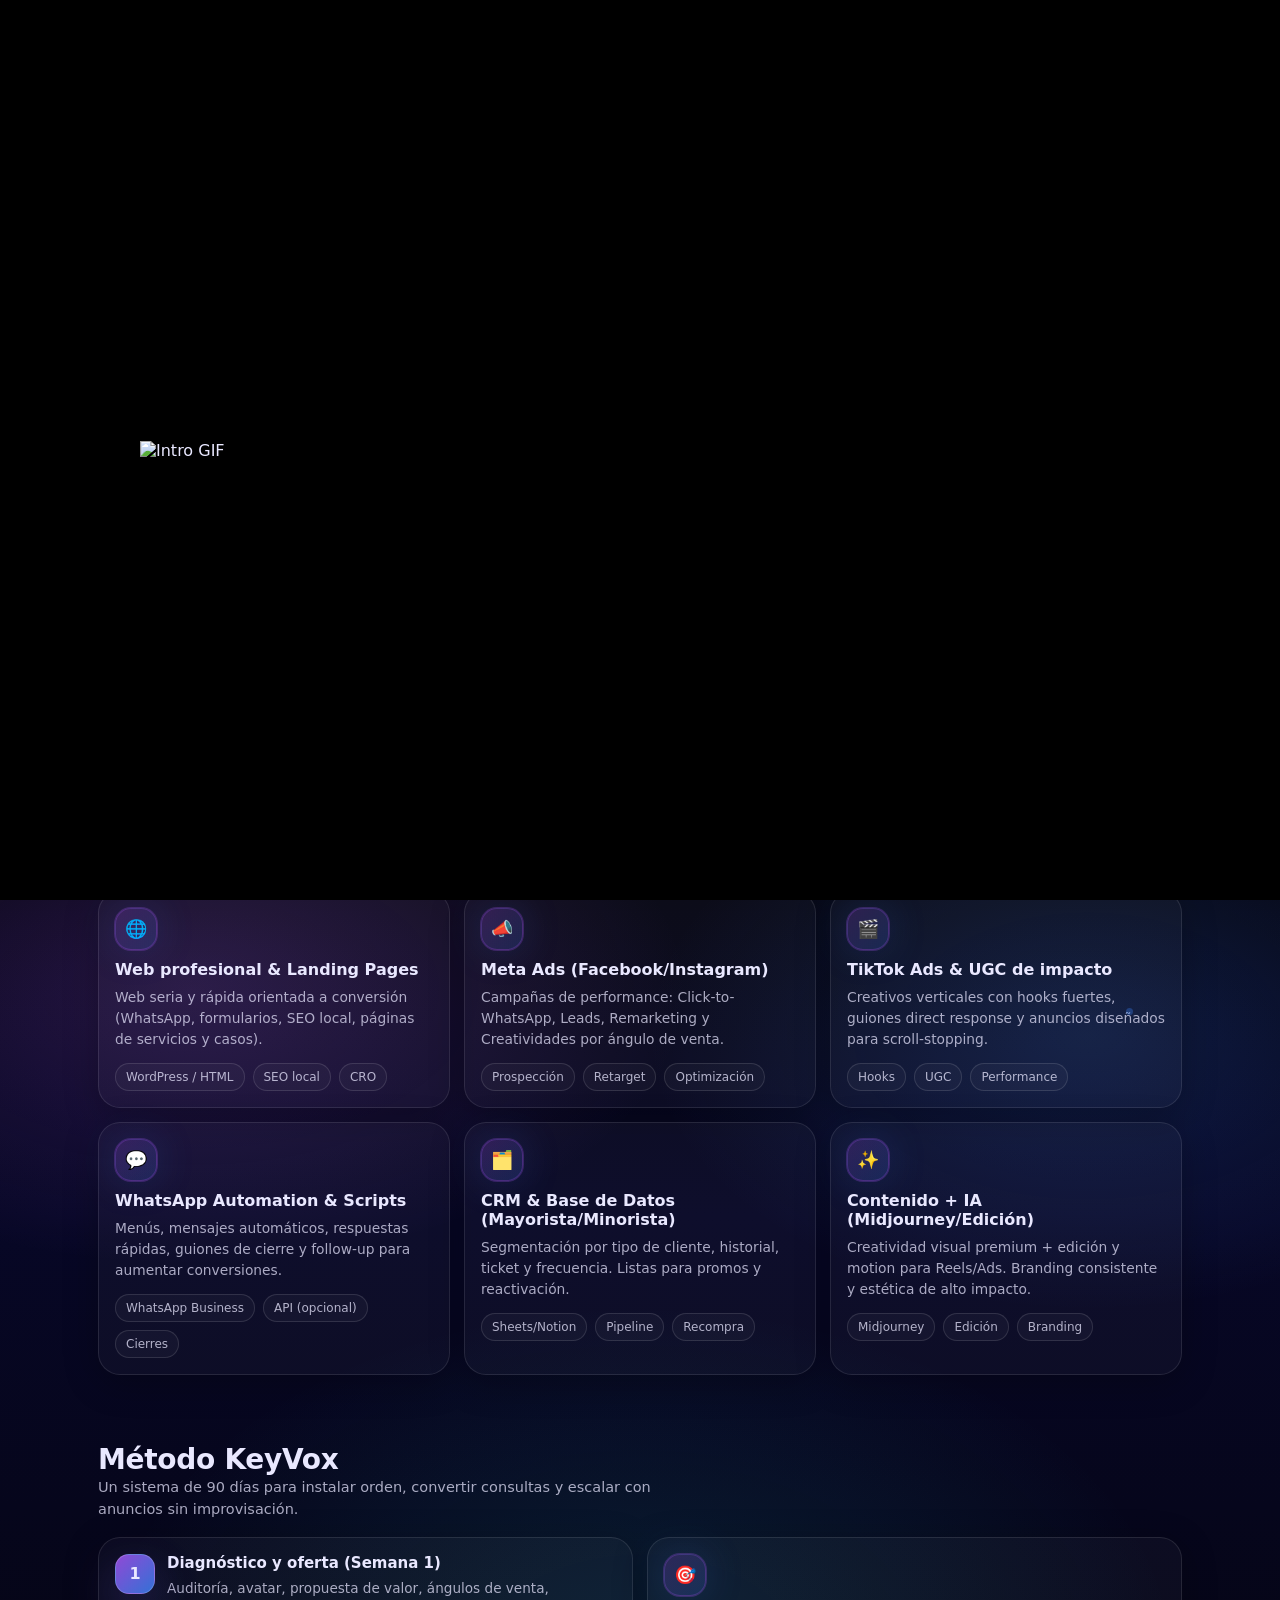
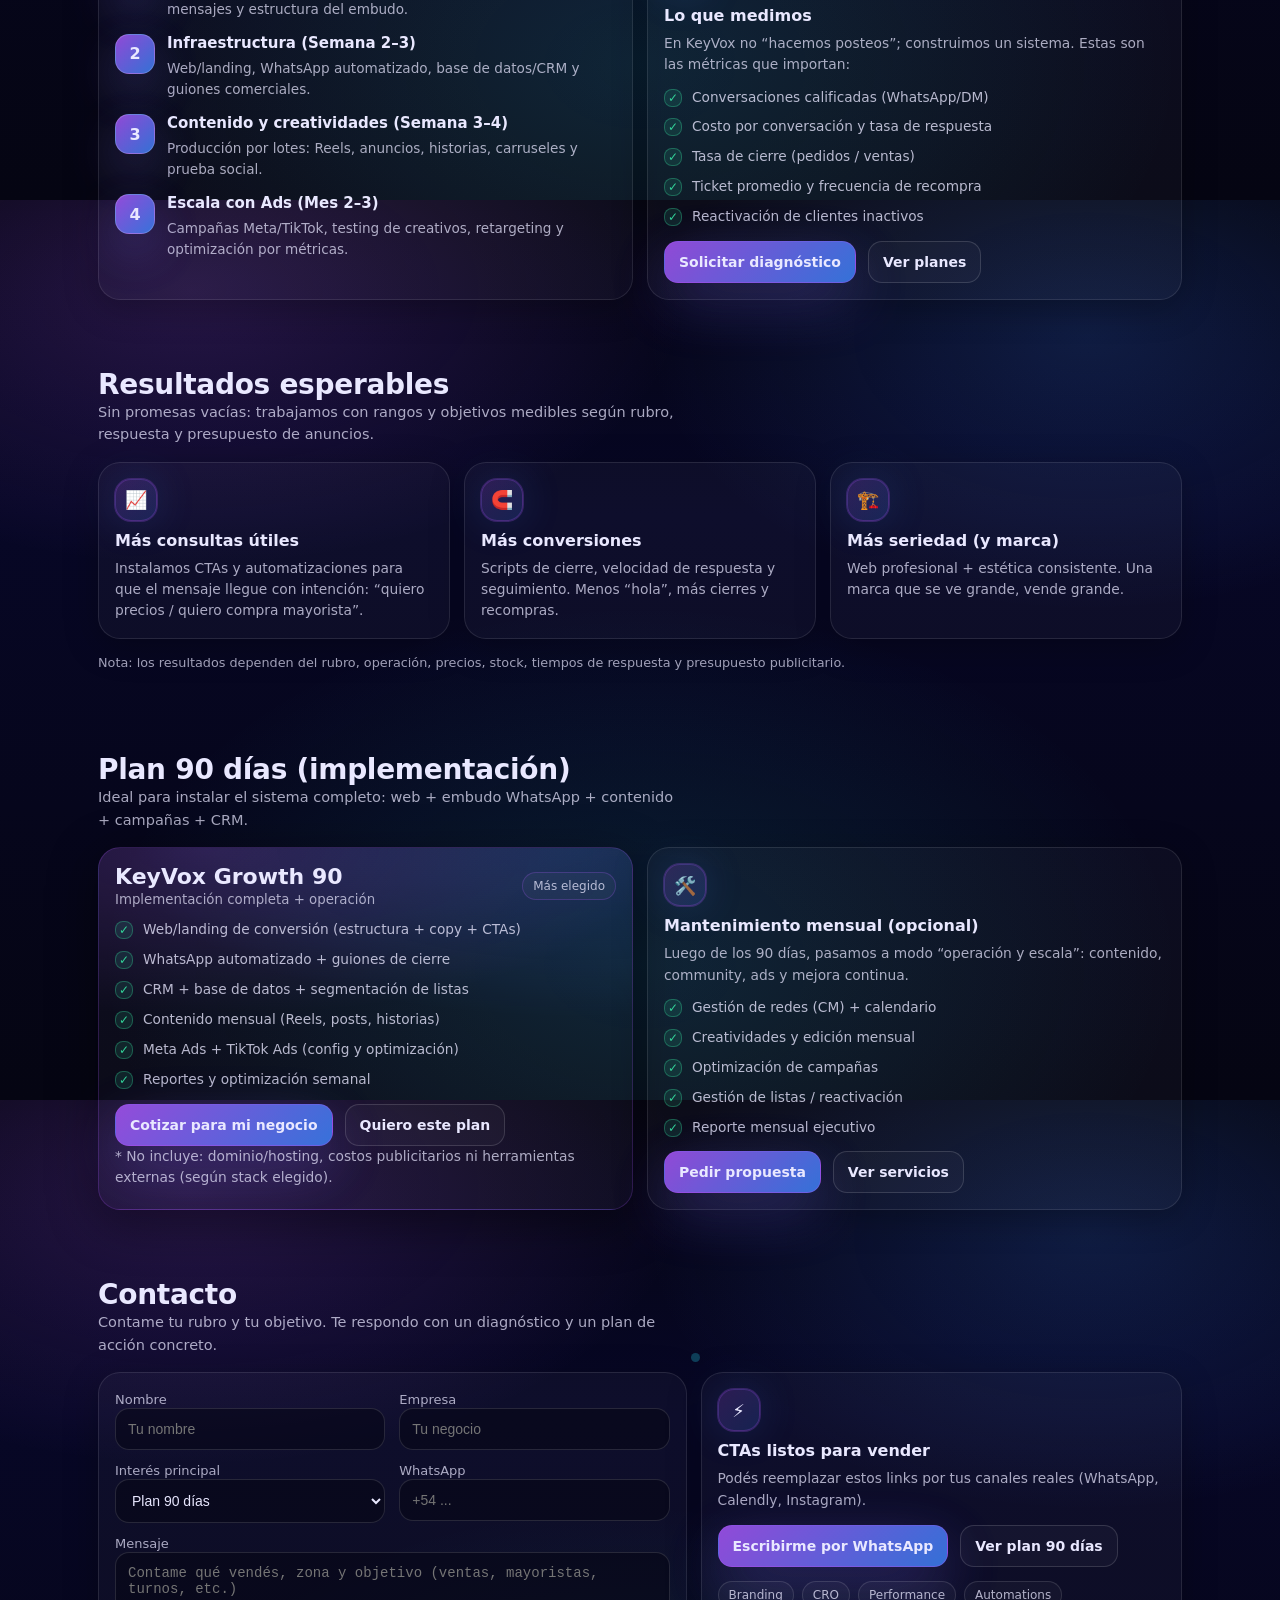
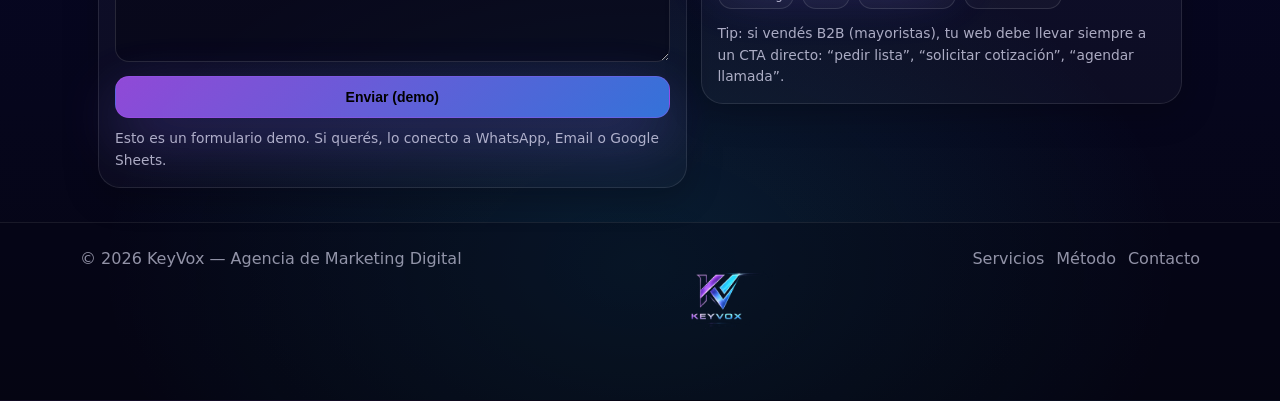
==== commit 787f3036: "hola Cambié el script de la intro 800 de desvanecimiento por 1200 y 5000 de demora por 9000" ====
--- a/index.html
+++ b/index.html
@@ -447,8 +447,8 @@
 
         setTimeout(function () {
           intro.style.display = "none";
-        }, 800);
-      }, 5000);
+        }, 1200);
+      }, 9000);
     });
 
     const WHATSAPP_NUMBER = "595971853291";
@@ -500,3 +500,4 @@
   </script>
 </body>
 </html>
+
--- a/styles.css
+++ b/styles.css
@@ -0,0 +1,623 @@
+:root{
+  --bg:#060615;
+  --card:#0b0b1f;
+  --text:#e9e8ff;
+  --muted:#b9b6e6;
+  --lila:#a855f7;
+  --azul:#3b82f6;
+  --cian:#22d3ee;
+  --ok:#34d399;
+  --warn:#f59e0b;
+  --danger:#fb7185;
+
+  --ring: 0 0 0 1px rgba(168,85,247,.25), 0 0 40px rgba(59,130,246,.18);
+  --shadow: 0 12px 50px rgba(0,0,0,.45);
+  --radius: 22px;
+  --radius2: 28px;
+  --max: 1120px;
+}
+
+*{box-sizing:border-box}
+html,body{height:100%}
+
+body{
+  margin:0;
+  font-family: ui-sans-serif, system-ui, -apple-system, Segoe UI, Roboto, Arial, "Helvetica Neue", Helvetica, sans-serif;
+  color:var(--text);
+  background:
+    radial-gradient(900px 500px at 15% 10%, rgba(168,85,247,.20), transparent 55%),
+    radial-gradient(800px 500px at 85% 15%, rgba(59,130,246,.18), transparent 55%),
+    radial-gradient(900px 600px at 50% 85%, rgba(34,211,238,.12), transparent 60%),
+    linear-gradient(180deg, #050512 0%, #070726 35%, #050512 100%);
+  overflow-x:hidden;
+}
+
+body:before{
+  content:"";
+  position:fixed;
+  inset:0;
+  background-image:url('data:image/svg+xml;utf8,<svg xmlns="http://www.w3.org/2000/svg" width="200" height="200"><filter id="n"><feTurbulence type="fractalNoise" baseFrequency="0.8" numOctaves="3" stitchTiles="stitch"/></filter><rect width="200" height="200" filter="url(%23n)" opacity="0.20"/></svg>');
+  mix-blend-mode:overlay;
+  opacity:.18;
+  pointer-events:none;
+  z-index:0;
+}
+
+a{
+  color:inherit;
+  text-decoration:none;
+}
+
+.wrap{
+  position:relative;
+  z-index:1;
+}
+
+/* INTRO GIF */
+#gifIntro{
+  position:fixed;
+  top:0;
+  left:0;
+  width:100vw;
+  height:100vh;
+  background:#000;
+  display:flex;
+  justify-content:center;
+  align-items:center;
+  z-index:9999;
+  overflow:hidden;
+}
+
+#gifIntro img{
+  width:80%;
+  max-width:1000px;
+  max-height:90vh;
+  object-fit:contain;
+}
+
+.ocultar-intro{
+  opacity:0;
+  pointer-events:none;
+  transition:opacity 0.8s ease;
+}
+
+/* NAV */
+.nav{
+  position:sticky;
+  top:0;
+  z-index:50;
+  backdrop-filter: blur(12px);
+  background: rgba(6,6,21,.55);
+  border-bottom:1px solid rgba(168,85,247,.18);
+}
+
+.nav-inner{
+  max-width:var(--max);
+  margin:0 auto;
+  display:flex;
+  align-items:center;
+  justify-content:space-between;
+  padding:14px 18px;
+  gap:14px;
+}
+
+.brand{
+  display:flex;
+  align-items:center;
+  gap:10px;
+  font-weight:800;
+  letter-spacing:.2px;
+}
+
+.logo{
+  width:40px;
+  height:40px;
+  border-radius:14px;
+  background:
+    radial-gradient(18px 18px at 30% 30%, rgba(255,255,255,.25), transparent 55%),
+    linear-gradient(135deg, rgba(168,85,247,1), rgba(59,130,246,1));
+  box-shadow: 0 10px 30px rgba(168,85,247,.20), 0 10px 30px rgba(59,130,246,.18);
+  position:relative;
+  overflow:hidden;
+}
+
+.logo:after{
+  content:"";
+  position:absolute;
+  inset:-40%;
+  background: conic-gradient(from 180deg, rgba(255,255,255,.0), rgba(255,255,255,.25), rgba(255,255,255,.0));
+  transform: rotate(15deg);
+  animation: shimmer 6.5s linear infinite;
+  opacity:.7;
+}
+
+@keyframes shimmer{
+  0%{transform:translateX(-25%) rotate(15deg)}
+  100%{transform:translateX(25%) rotate(15deg)}
+}
+
+.nav-links{
+  display:flex;
+  gap:16px;
+  align-items:center;
+  font-size:14px;
+  color:rgba(233,232,255,.86);
+}
+
+.nav-links a{
+  padding:9px 10px;
+  border-radius:12px;
+  transition: background .2s ease, color .2s ease, transform .2s ease;
+}
+
+.nav-links a:hover{
+  background: rgba(168,85,247,.10);
+  transform: translateY(-1px);
+  color:#fff;
+}
+
+.btn{
+  display:inline-flex;
+  align-items:center;
+  justify-content:center;
+  padding:12px 14px;
+  border-radius:14px;
+  font-weight:700;
+  font-size:14px;
+  border:1px solid rgba(255,255,255,.14);
+  background: rgba(255,255,255,.06);
+  box-shadow: 0 0 0 rgba(0,0,0,0);
+  transition: transform .15s ease, box-shadow .2s ease, background .2s ease;
+  cursor:pointer;
+  user-select:none;
+}
+
+.btn:hover{
+  transform: translateY(-1px);
+  box-shadow: var(--shadow);
+}
+
+.btn-primary{
+  border:1px solid rgba(168,85,247,.35);
+  background: linear-gradient(135deg, rgba(168,85,247,.85), rgba(59,130,246,.85));
+  box-shadow: 0 20px 60px rgba(168,85,247,.18), 0 20px 60px rgba(59,130,246,.14);
+}
+
+.btn-primary:hover{
+  background: linear-gradient(135deg, rgba(168,85,247,.95), rgba(59,130,246,.92));
+}
+
+.btn-ghost{
+  background: rgba(255,255,255,.03);
+}
+
+/* HERO */
+header.hero{
+  max-width:var(--max);
+  margin:0 auto;
+  padding:72px 18px 28px;
+  display:grid;
+  grid-template-columns: 1.15fr .85fr;
+  gap:26px;
+  align-items:center;
+}
+
+.badge{
+  display:inline-flex;
+  gap:10px;
+  align-items:center;
+  padding:8px 12px;
+  border-radius:999px;
+  border:1px solid rgba(168,85,247,.25);
+  background: rgba(168,85,247,.07);
+  color: rgba(233,232,255,.92);
+  font-size:13px;
+  width:fit-content;
+  box-shadow: var(--ring);
+}
+
+.dot{
+  width:8px;
+  height:8px;
+  border-radius:99px;
+  background: linear-gradient(180deg, var(--lila), var(--azul));
+  box-shadow: 0 0 20px rgba(168,85,247,.5);
+}
+
+h1{
+  margin:14px 0 10px;
+  font-size: clamp(36px, 4vw, 54px);
+  line-height:1.06;
+  letter-spacing:-.6px;
+}
+
+.grad{
+  background: linear-gradient(90deg, rgba(168,85,247,1), rgba(59,130,246,1), rgba(34,211,238,1));
+  -webkit-background-clip:text;
+  background-clip:text;
+  color:transparent;
+}
+
+.lead{
+  margin: 0 0 18px;
+  color: rgba(233,232,255,.80);
+  font-size: 16.5px;
+  line-height:1.6;
+  max-width: 60ch;
+}
+
+.hero-actions{
+  display:flex;
+  gap:12px;
+  flex-wrap:wrap;
+  margin-top:18px;
+}
+
+.hero-meta{
+  margin-top:18px;
+  display:flex;
+  gap:10px;
+  flex-wrap:wrap;
+  color: rgba(233,232,255,.70);
+  font-size:13px;
+}
+
+.pill{
+  padding:8px 10px;
+  border-radius:999px;
+  border:1px solid rgba(255,255,255,.12);
+  background: rgba(255,255,255,.04);
+}
+
+.hero-card{
+  border-radius: var(--radius2);
+  background:
+    radial-gradient(500px 240px at 20% 10%, rgba(168,85,247,.22), transparent 60%),
+    radial-gradient(520px 260px at 90% 20%, rgba(59,130,246,.18), transparent 60%),
+    rgba(255,255,255,.03);
+  border: 1px solid rgba(255,255,255,.10);
+  box-shadow: var(--shadow);
+  padding:18px;
+  position:relative;
+  overflow:hidden;
+}
+
+.hero-card:before{
+  content:"";
+  position:absolute;
+  inset:-2px;
+  background: conic-gradient(from 180deg, rgba(168,85,247,.0), rgba(168,85,247,.25), rgba(59,130,246,.22), rgba(34,211,238,.18), rgba(168,85,247,.0));
+  opacity:.35;
+  filter: blur(12px);
+  z-index:0;
+}
+
+.hero-card > *{
+  position:relative;
+  z-index:1;
+}
+
+.kpi-grid{
+  display:grid;
+  grid-template-columns: repeat(2, 1fr);
+  gap:12px;
+  margin-top:12px;
+}
+
+.kpi{
+  border-radius:18px;
+  border:1px solid rgba(255,255,255,.10);
+  background: rgba(6,6,21,.55);
+  padding:12px;
+}
+
+.kpi b{
+  display:block;
+  font-size:18px;
+  margin-bottom:4px;
+}
+
+.kpi span{
+  color:rgba(233,232,255,.72);
+  font-size:12.5px;
+}
+
+/* SECTION */
+section{
+  max-width:var(--max);
+  margin:0 auto;
+  padding:34px 18px;
+}
+
+.section-title{
+  display:flex;
+  align-items:flex-end;
+  justify-content:space-between;
+  gap:14px;
+  margin-bottom:16px;
+}
+
+.section-title h2{
+  margin:0;
+  font-size:28px;
+  letter-spacing:-.3px;
+}
+
+.section-title p{
+  margin:0;
+  color: rgba(233,232,255,.72);
+  max-width:64ch;
+  line-height:1.55;
+  font-size:14.5px;
+}
+
+.grid{
+  display:grid;
+  gap:14px;
+}
+
+.grid-3{ grid-template-columns: repeat(3, 1fr); }
+.grid-2{ grid-template-columns: repeat(2, 1fr); }
+
+.card{
+  border-radius: var(--radius);
+  border: 1px solid rgba(255,255,255,.10);
+  background: rgba(255,255,255,.03);
+  box-shadow: 0 8px 34px rgba(0,0,0,.25);
+  padding:16px;
+  transition: transform .18s ease, box-shadow .18s ease, border-color .18s ease;
+}
+
+.card:hover{
+  transform: translateY(-2px);
+  border-color: rgba(168,85,247,.25);
+  box-shadow: 0 18px 60px rgba(0,0,0,.45);
+}
+
+.icon{
+  width:42px;
+  height:42px;
+  border-radius:16px;
+  background: linear-gradient(135deg, rgba(168,85,247,.20), rgba(59,130,246,.18));
+  border:1px solid rgba(168,85,247,.25);
+  display:grid;
+  place-items:center;
+  margin-bottom:10px;
+  box-shadow: var(--ring);
+  font-size:18px;
+}
+
+.card h3{
+  margin:0 0 8px;
+  font-size:16px;
+}
+
+.card p{
+  margin:0;
+  color:rgba(233,232,255,.72);
+  line-height:1.55;
+  font-size:13.8px;
+}
+
+.tagrow{
+  display:flex;
+  flex-wrap:wrap;
+  gap:8px;
+  margin-top:12px;
+}
+
+.tag{
+  font-size:12px;
+  color:rgba(233,232,255,.75);
+  padding:6px 10px;
+  border-radius:999px;
+  border:1px solid rgba(255,255,255,.12);
+  background: rgba(255,255,255,.03);
+}
+
+/* PROCESS */
+.steps{counter-reset: step}
+
+.step{
+  position:relative;
+  padding-left:52px;
+  min-height:44px;
+}
+
+.step:before{
+  counter-increment: step;
+  content: counter(step);
+  position:absolute;
+  left:0;
+  top:0;
+  width:38px;
+  height:38px;
+  border-radius:14px;
+  display:grid;
+  place-items:center;
+  font-weight:800;
+  background: linear-gradient(135deg, rgba(168,85,247,.85), rgba(59,130,246,.85));
+  border:1px solid rgba(255,255,255,.18);
+  box-shadow: 0 18px 50px rgba(168,85,247,.18), 0 18px 50px rgba(59,130,246,.14);
+}
+
+.step h4{
+  margin:0 0 6px;
+  font-size:15px;
+}
+
+.step p{
+  margin:0;
+  color:rgba(233,232,255,.72);
+  font-size:13.6px;
+  line-height:1.55;
+}
+
+/* PRICING */
+.price{
+  background:
+    radial-gradient(700px 260px at 20% 0%, rgba(168,85,247,.20), transparent 65%),
+    radial-gradient(700px 260px at 90% 0%, rgba(59,130,246,.18), transparent 65%),
+    rgba(255,255,255,.03);
+  border:1px solid rgba(168,85,247,.22);
+  box-shadow: var(--shadow);
+}
+
+.price .top{
+  display:flex;
+  align-items:center;
+  justify-content:space-between;
+  gap:10px;
+}
+
+.price b{font-size:22px}
+
+.price small{color:rgba(233,232,255,.70)}
+
+.list{
+  margin:12px 0 0;
+  padding:0;
+  list-style:none;
+  display:grid;
+  gap:10px;
+}
+
+.list li{
+  display:flex;
+  gap:10px;
+  color:rgba(233,232,255,.78);
+  font-size:13.7px;
+  line-height:1.45;
+}
+
+.check{
+  width:18px;
+  height:18px;
+  border-radius:8px;
+  background: rgba(52,211,153,.12);
+  border:1px solid rgba(52,211,153,.35);
+  display:grid;
+  place-items:center;
+  flex: 0 0 auto;
+  margin-top:1px;
+  color: var(--ok);
+  font-weight:900;
+  font-size:12px;
+}
+
+/* CONTACT */
+.contact{
+  display:grid;
+  grid-template-columns: 1.1fr .9fr;
+  gap:14px;
+  align-items:start;
+}
+
+.form{
+  display:grid;
+  gap:10px;
+}
+
+.form-label{
+  font-size:13px;
+  color:rgba(233,232,255,.72);
+}
+
+input, textarea, select{
+  width:100%;
+  padding:12px 12px;
+  border-radius:14px;
+  border:1px solid rgba(255,255,255,.12);
+  background: rgba(6,6,21,.55);
+  color: var(--text);
+  outline:none;
+  box-shadow: 0 0 0 0 rgba(168,85,247,0);
+  transition: box-shadow .15s ease, border-color .15s ease;
+  font-size:14px;
+}
+
+input:focus, textarea:focus, select:focus{
+  border-color: rgba(168,85,247,.35);
+  box-shadow: 0 0 0 4px rgba(168,85,247,.12);
+}
+
+textarea{
+  min-height:110px;
+  resize:vertical;
+}
+
+.note{
+  margin-top:10px;
+  color: rgba(233,232,255,.68);
+  font-size:12.8px;
+  line-height:1.55;
+}
+
+footer{
+  padding:26px 18px 48px;
+  color: rgba(233,232,255,.62);
+  border-top:1px solid rgba(255,255,255,.08);
+  background: rgba(6,6,21,.35);
+}
+
+footer .inner{
+  max-width:var(--max);
+  margin:0 auto;
+  display:flex;
+  justify-content:space-between;
+  flex-wrap:wrap;
+  gap:10px;
+}
+
+/* RESPONSIVE */
+@media (max-width: 980px){
+  header.hero{
+    grid-template-columns:1fr;
+    padding-top:54px;
+  }
+
+  .grid-3{grid-template-columns:1fr}
+  .grid-2{grid-template-columns:1fr}
+  .contact{grid-template-columns:1fr}
+  .nav-links{display:none}
+}
+
+/* floating lights */
+.float{
+  position:absolute;
+  border-radius:999px;
+  opacity:.6;
+  animation: drift 9s ease-in-out infinite;
+  pointer-events:none;
+}
+
+.f1{
+  width:10px;
+  height:10px;
+  background: rgba(168,85,247,.65);
+  left:7%;
+  top:22%;
+}
+
+.f2{
+  width:7px;
+  height:7px;
+  background: rgba(59,130,246,.55);
+  left:88%;
+  top:28%;
+  animation-duration: 11s;
+}
+
+.f3{
+  width:9px;
+  height:9px;
+  background: rgba(34,211,238,.45);
+  left:54%;
+  top:82%;
+  animation-duration: 13s;
+}
+
+@keyframes drift{
+  0%,100%{ transform: translate(0,0) }
+  50%{ transform: translate(0,-12px) }
+}
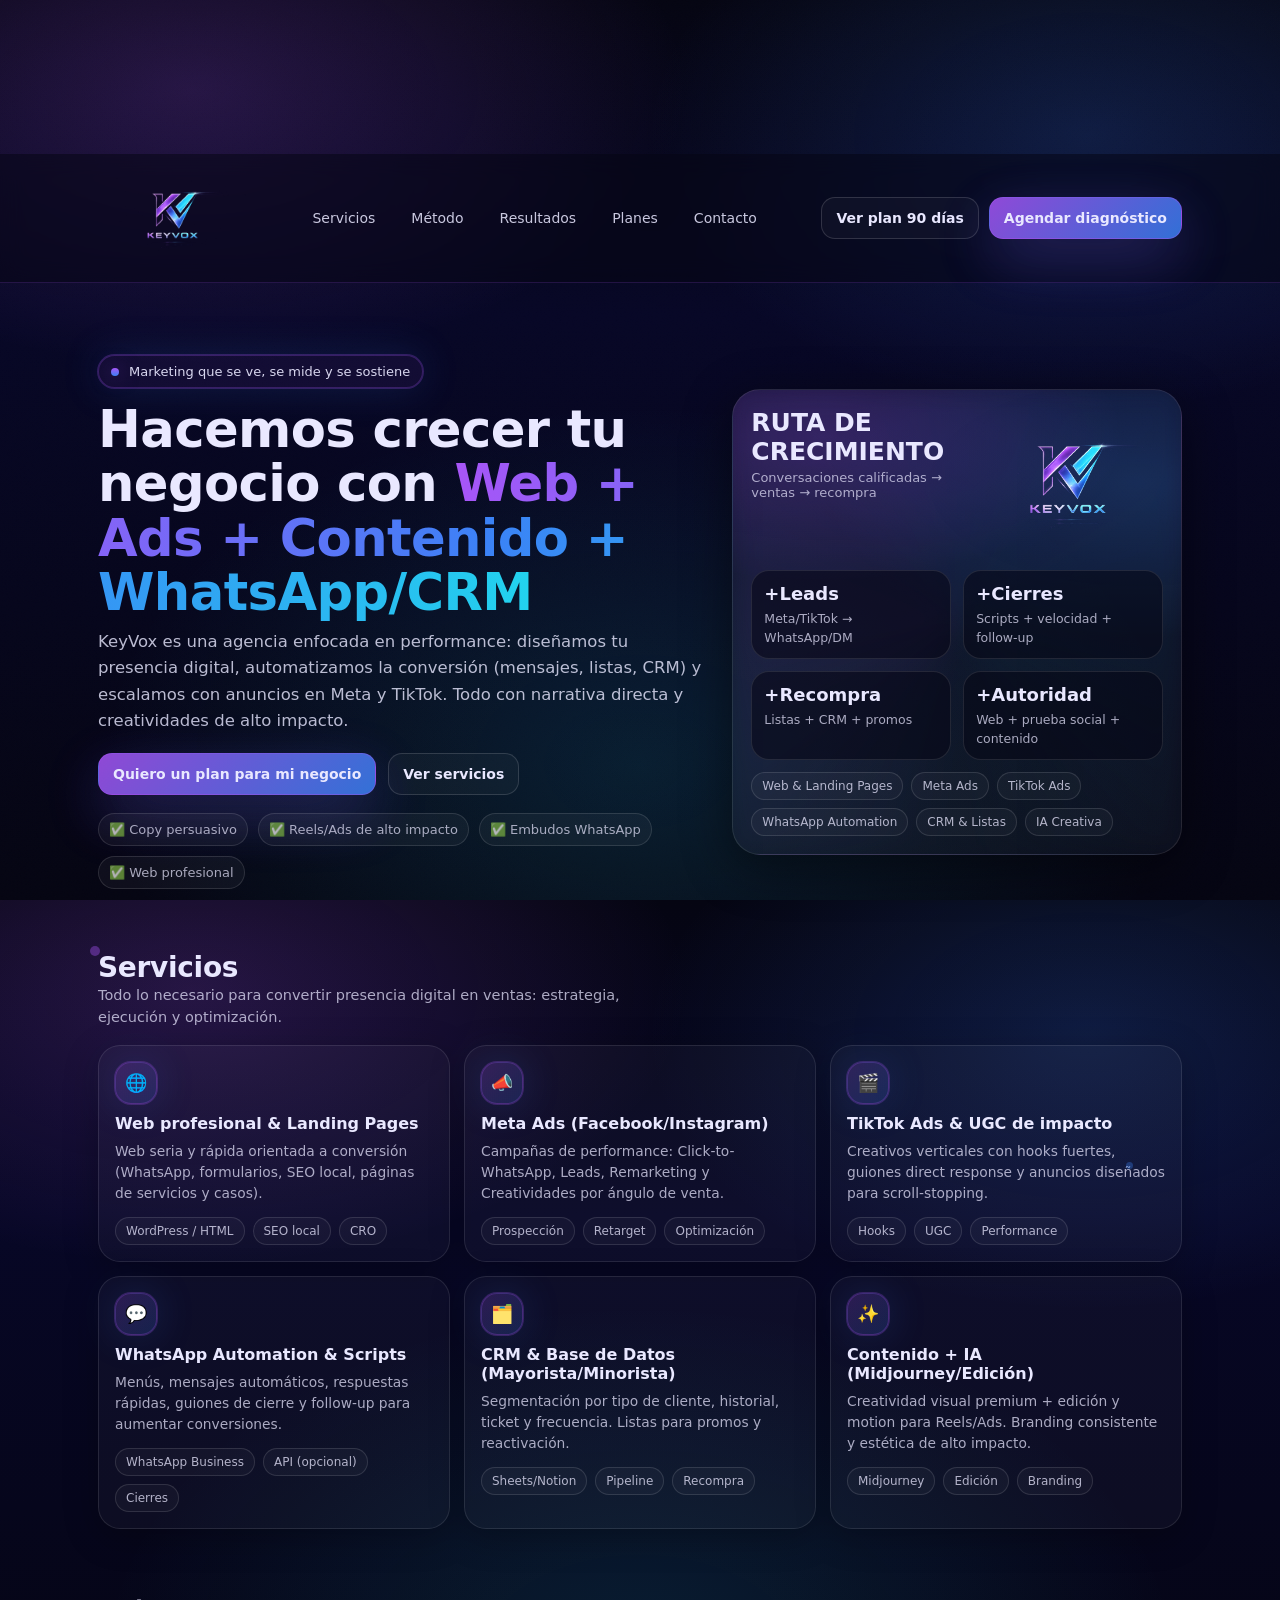
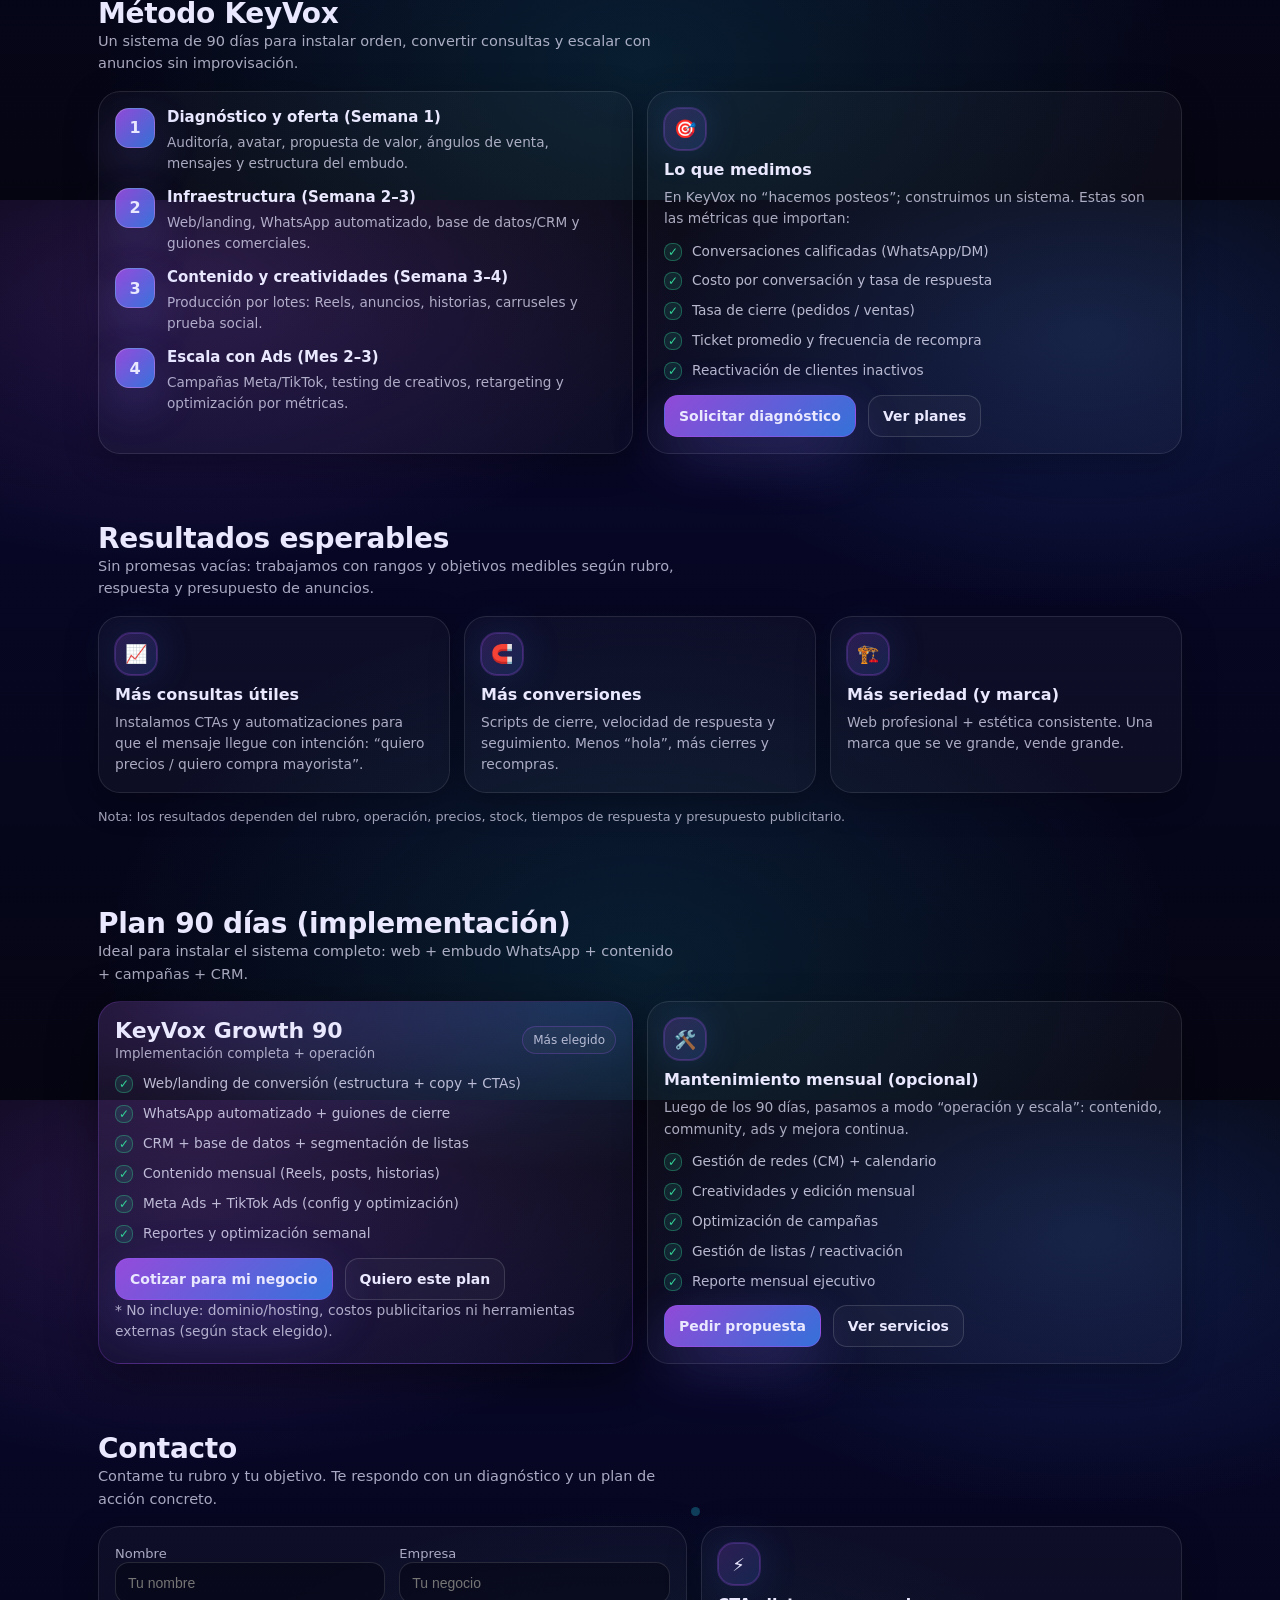
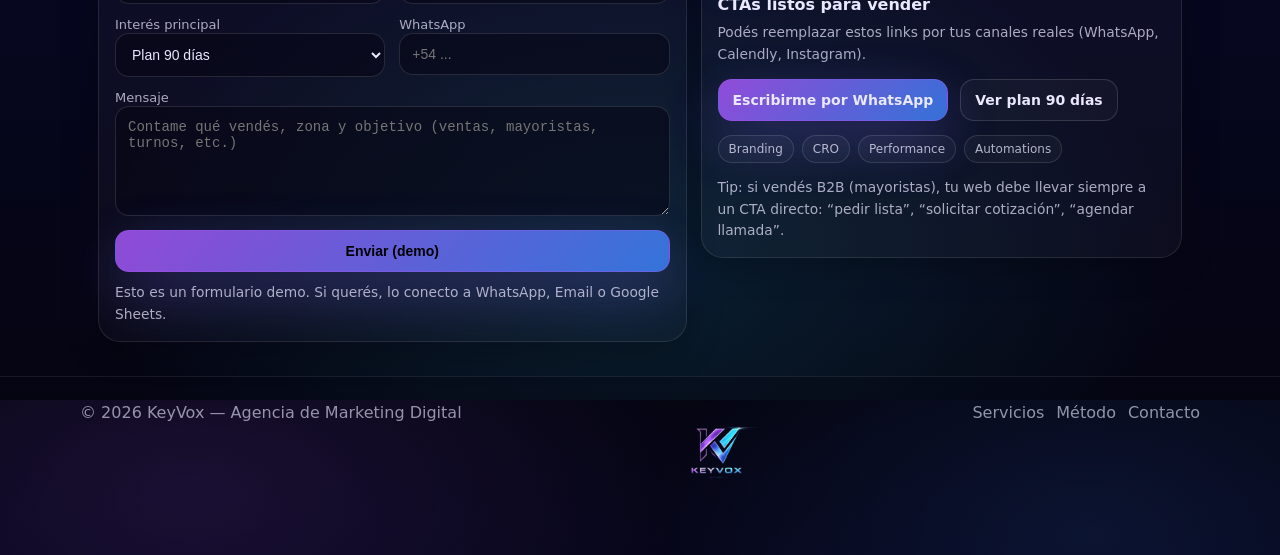
==== commit 1bea7347: "Update print statement from 'Hello' to 'Goodbye'" ====
--- a/index.html
+++ b/index.html
@@ -17,9 +17,11 @@
 <body>
 
   <!-- Intro con GIF -->
-  <div id="gifIntro">
-    <img src="cybor.gif" alt="Intro GIF">
-  </div>
+ <div id="gifIntro">
+  <video autoplay muted playsinline>
+    <source src="cybor.mp4" type="video/mp4">
+  </video>
+</div>
 
   <div class="wrap">
     <div class="float f1"></div>
@@ -501,3 +503,4 @@
 </body>
 </html>
 
+
--- a/styles.css
+++ b/styles.css
@@ -54,33 +54,12 @@
 }
 
 /* INTRO GIF */
-#gifIntro{
-  position:fixed;
-  top:0;
-  left:0;
-  width:100vw;
-  height:100vh;
-  background:#000;
-  display:flex;
-  justify-content:center;
-  align-items:center;
-  z-index:9999;
-  overflow:hidden;
-}
-
-#gifIntro img{
-  width:80%;
-  max-width:1000px;
+#gifIntro video{
+  max-width:900px;
   max-height:90vh;
-  object-fit:contain;
-}
-
-.ocultar-intro{
-  opacity:0;
-  pointer-events:none;
-  transition:opacity 0.8s ease;
-}
-
+  width:auto;
+  height:auto;
+}
 /* NAV */
 .nav{
   position:sticky;
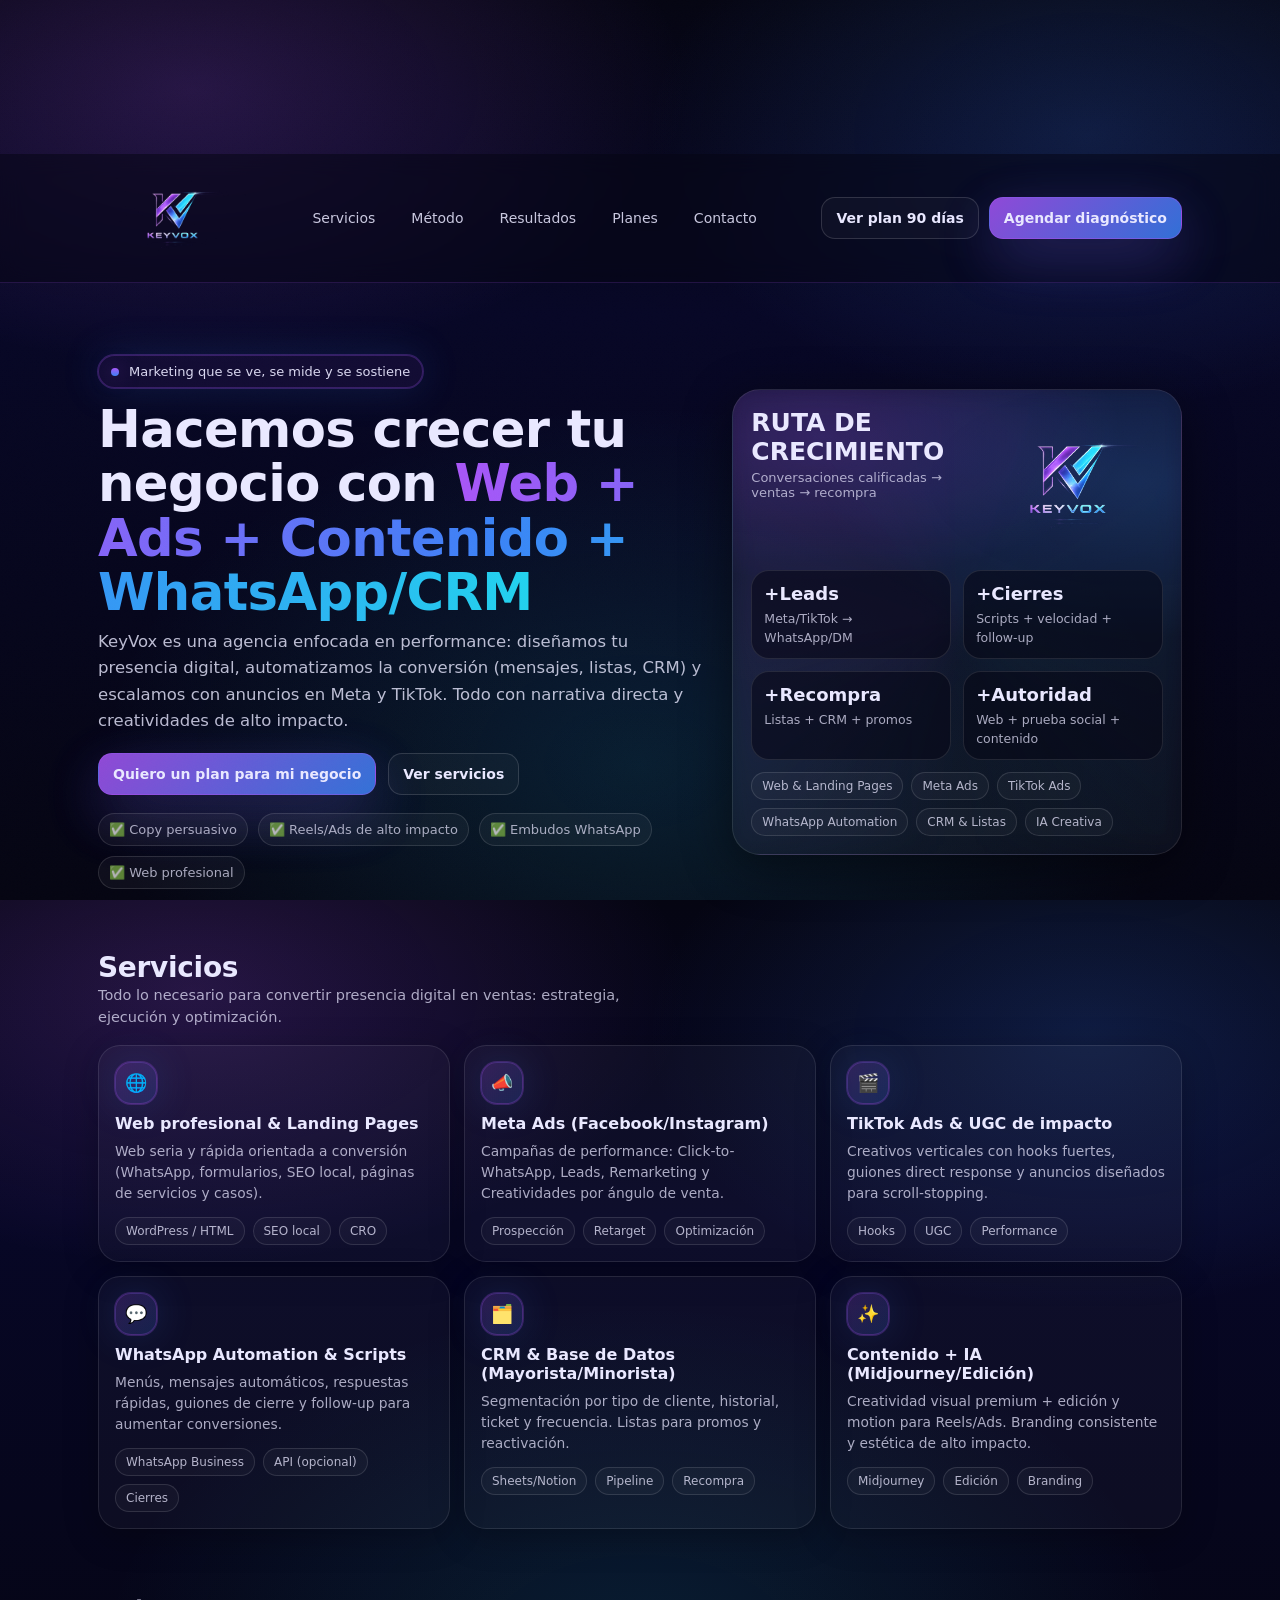
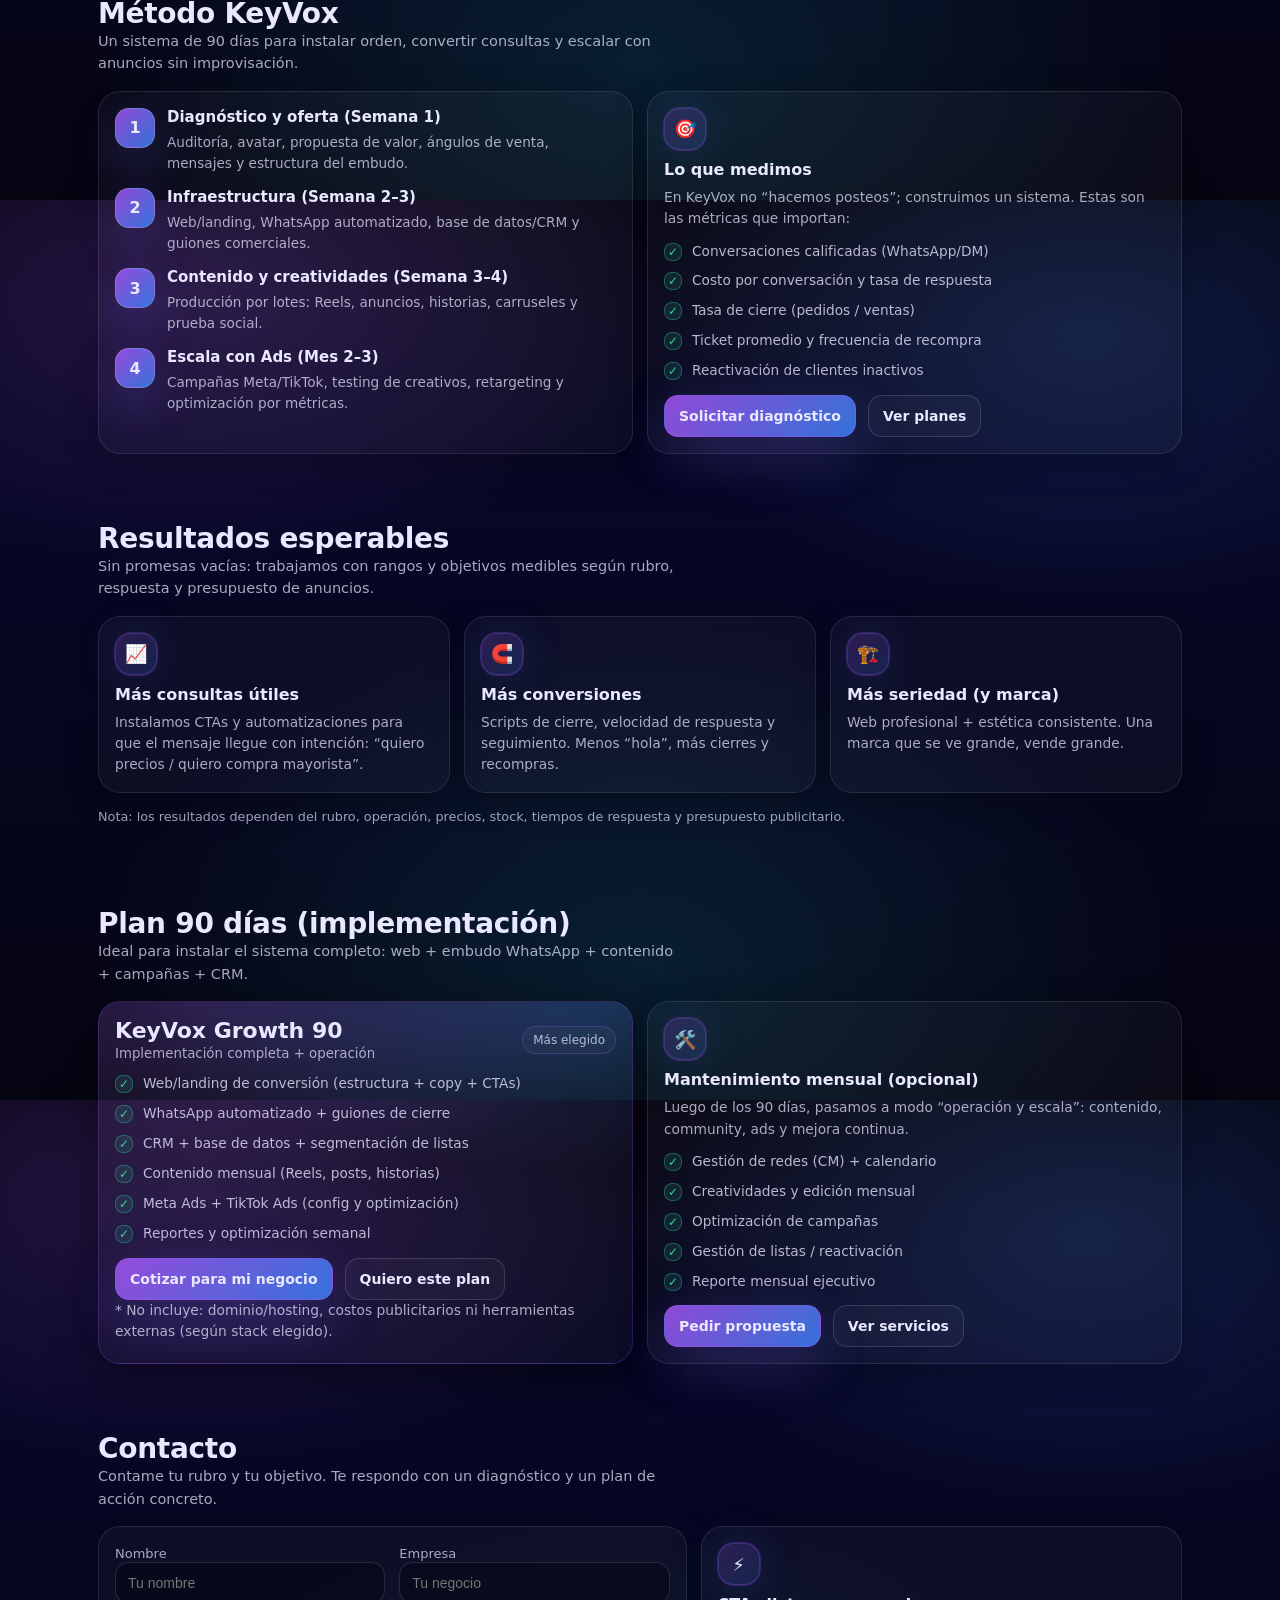
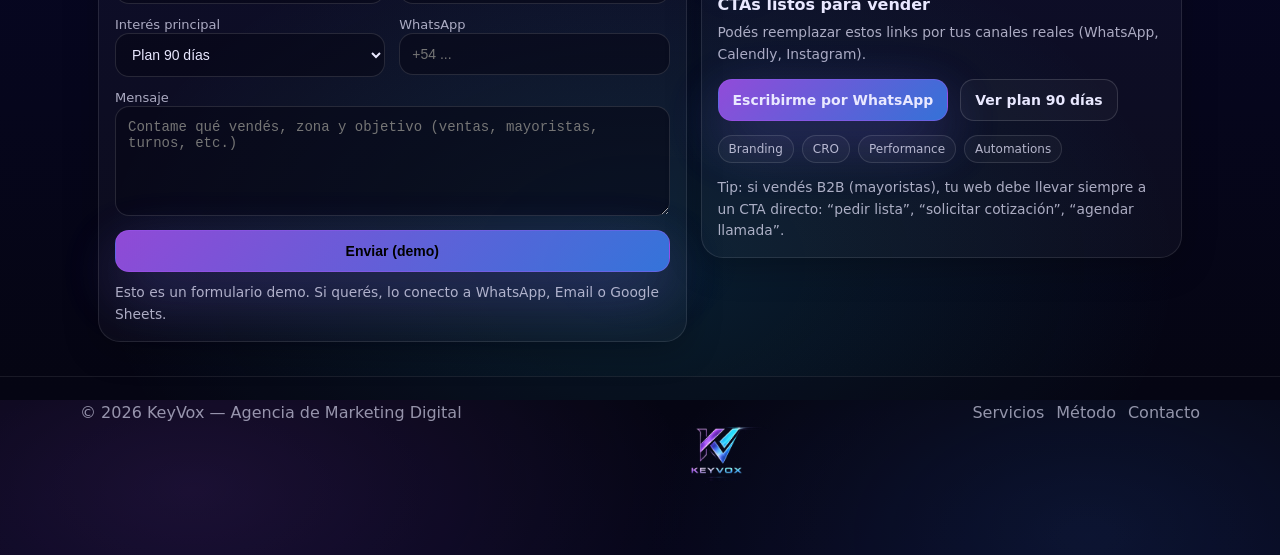
==== commit 48775d74: "Update print statement from 'Hello' to 'Goodbye'" ====
--- a/index.html
+++ b/index.html
@@ -22,11 +22,6 @@
     <source src="cybor.mp4" type="video/mp4">
   </video>
 </div>
-
-  <div class="wrap">
-    <div class="float f1"></div>
-    <div class="float f2"></div>
-    <div class="float f3"></div>
 
     <!-- NAV -->
     <nav class="nav" aria-label="Navegación principal">
@@ -504,3 +499,4 @@
 </html>
 
 
+
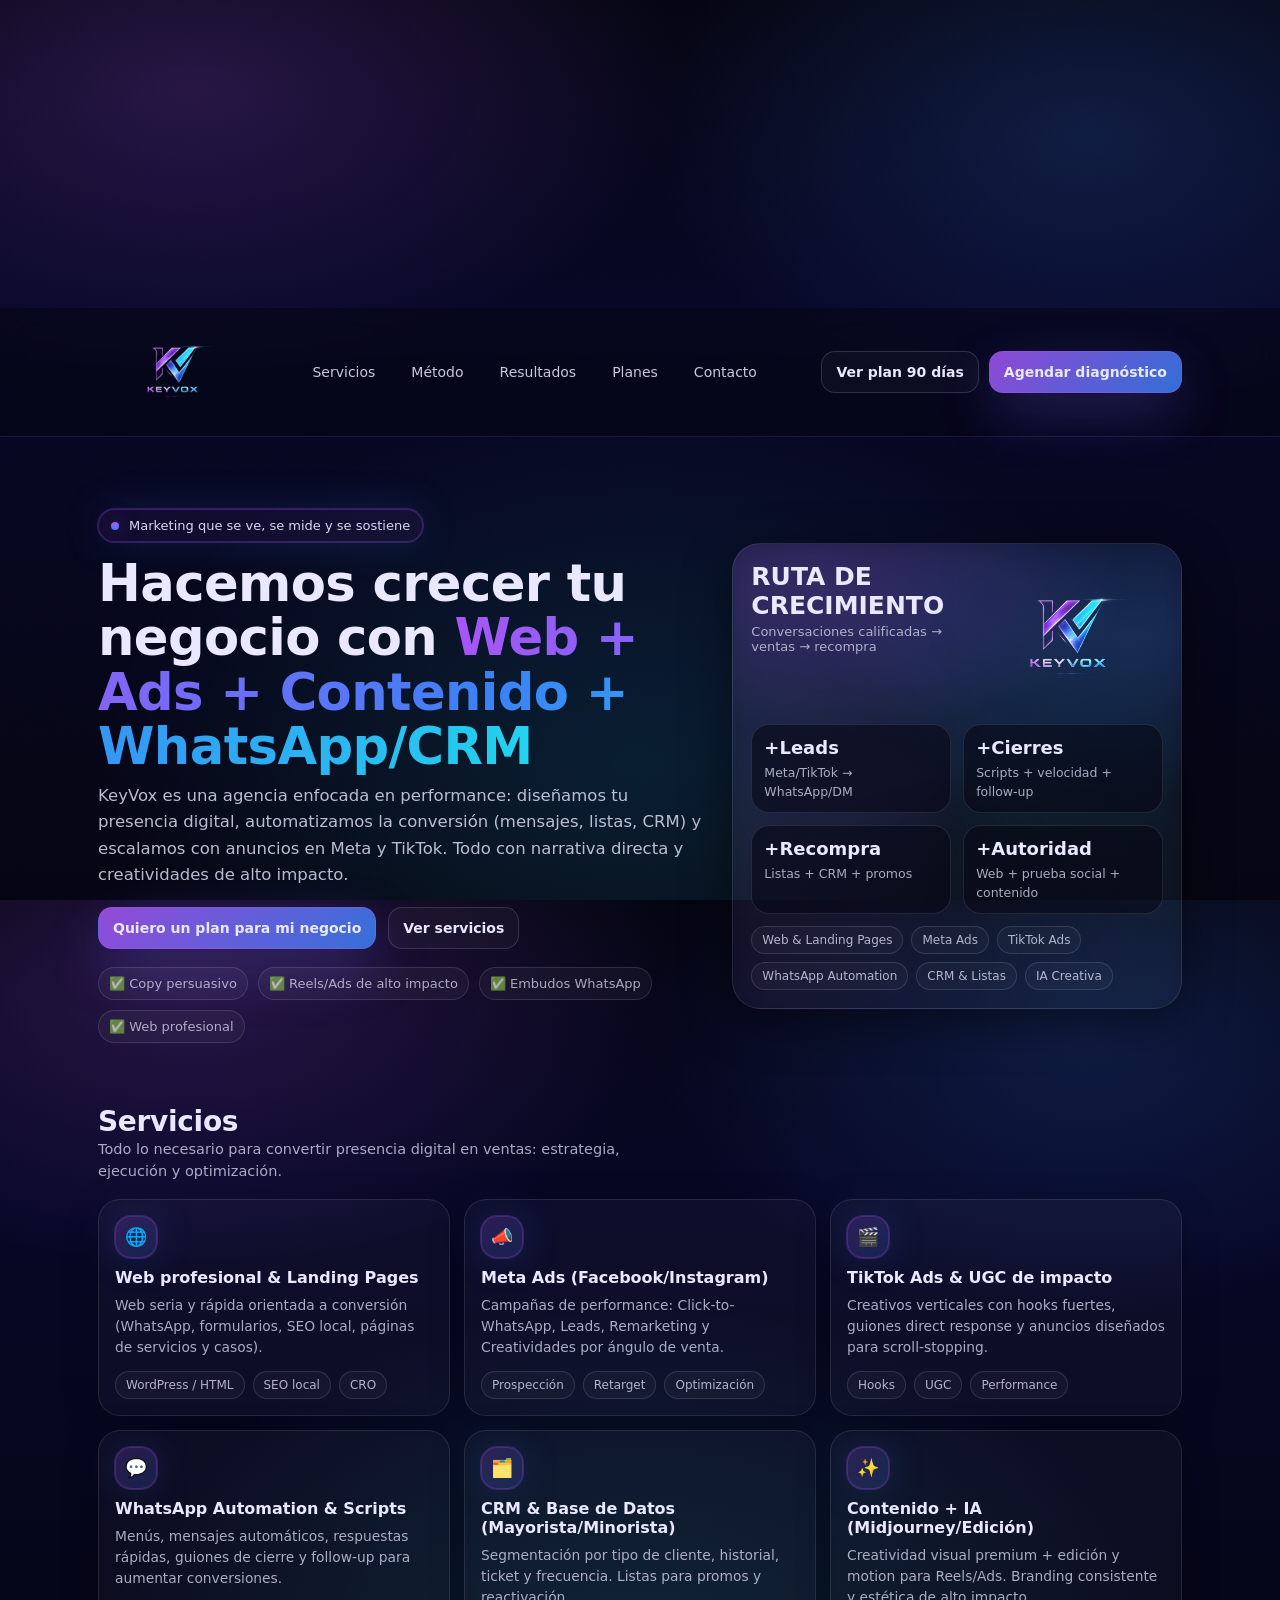
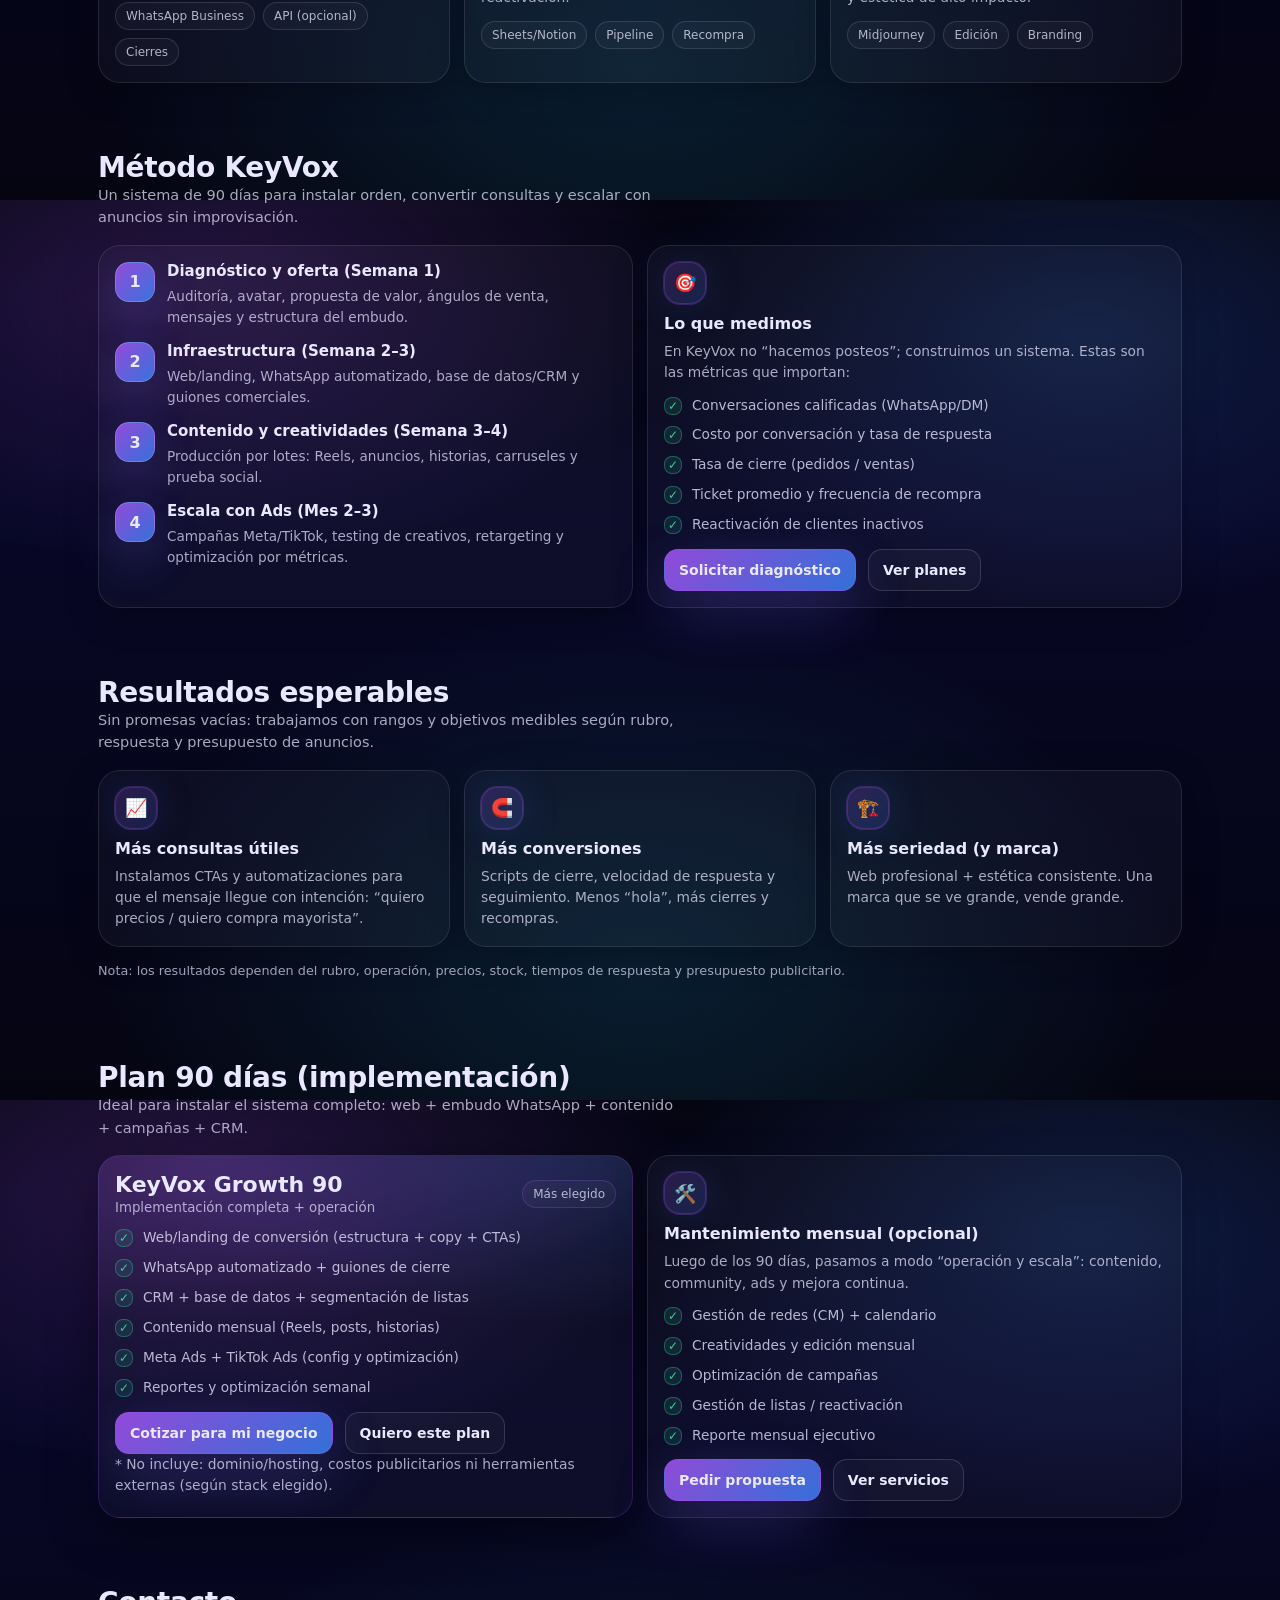
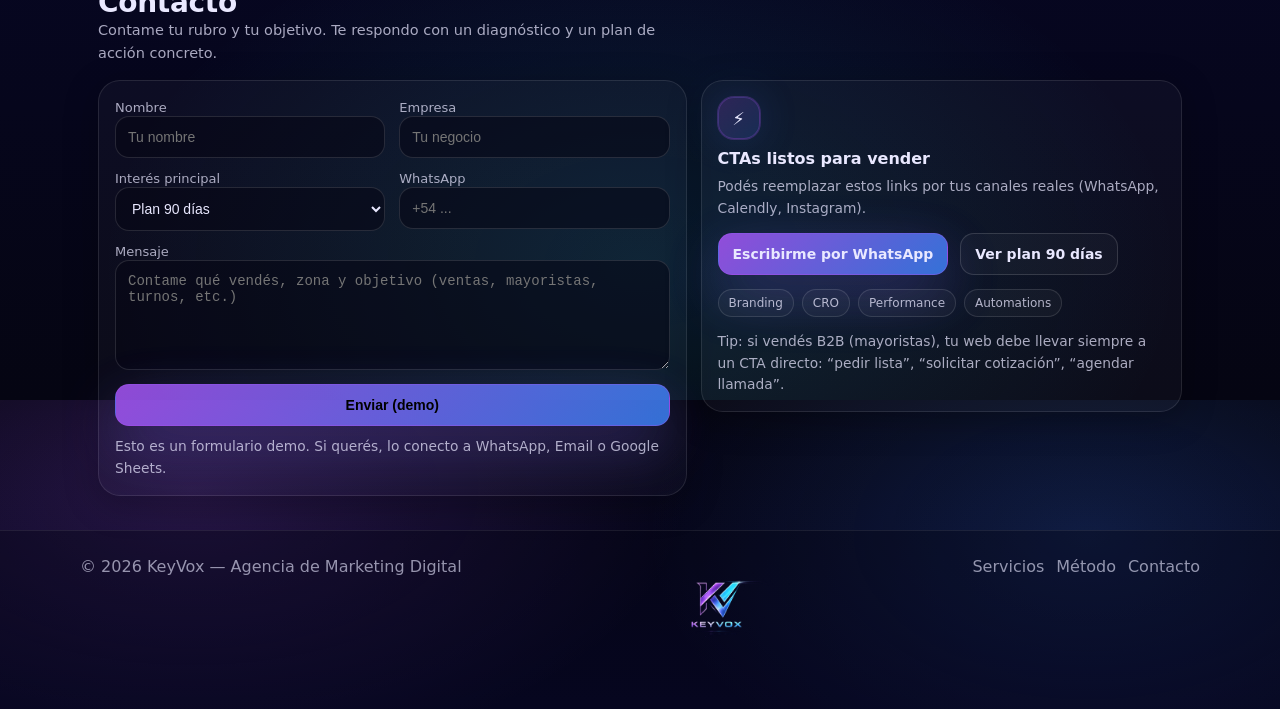
==== commit 772aed8a: "Update index.html" ====
--- a/index.html
+++ b/index.html
@@ -22,6 +22,19 @@
     <source src="cybor.mp4" type="video/mp4">
   </video>
 </div>
+<div class="wrap">
+  
+    <!-- NAV -->
+    <body>
+
+  <!-- Intro con video -->
+  <div id="gifIntro">
+    <video autoplay muted playsinline>
+      <source src="cybor.mp4" type="video/mp4">
+    </video>
+  </div>
+
+  <div class="wrap">
 
     <!-- NAV -->
     <nav class="nav" aria-label="Navegación principal">
@@ -500,3 +513,4 @@
 
 
 
+
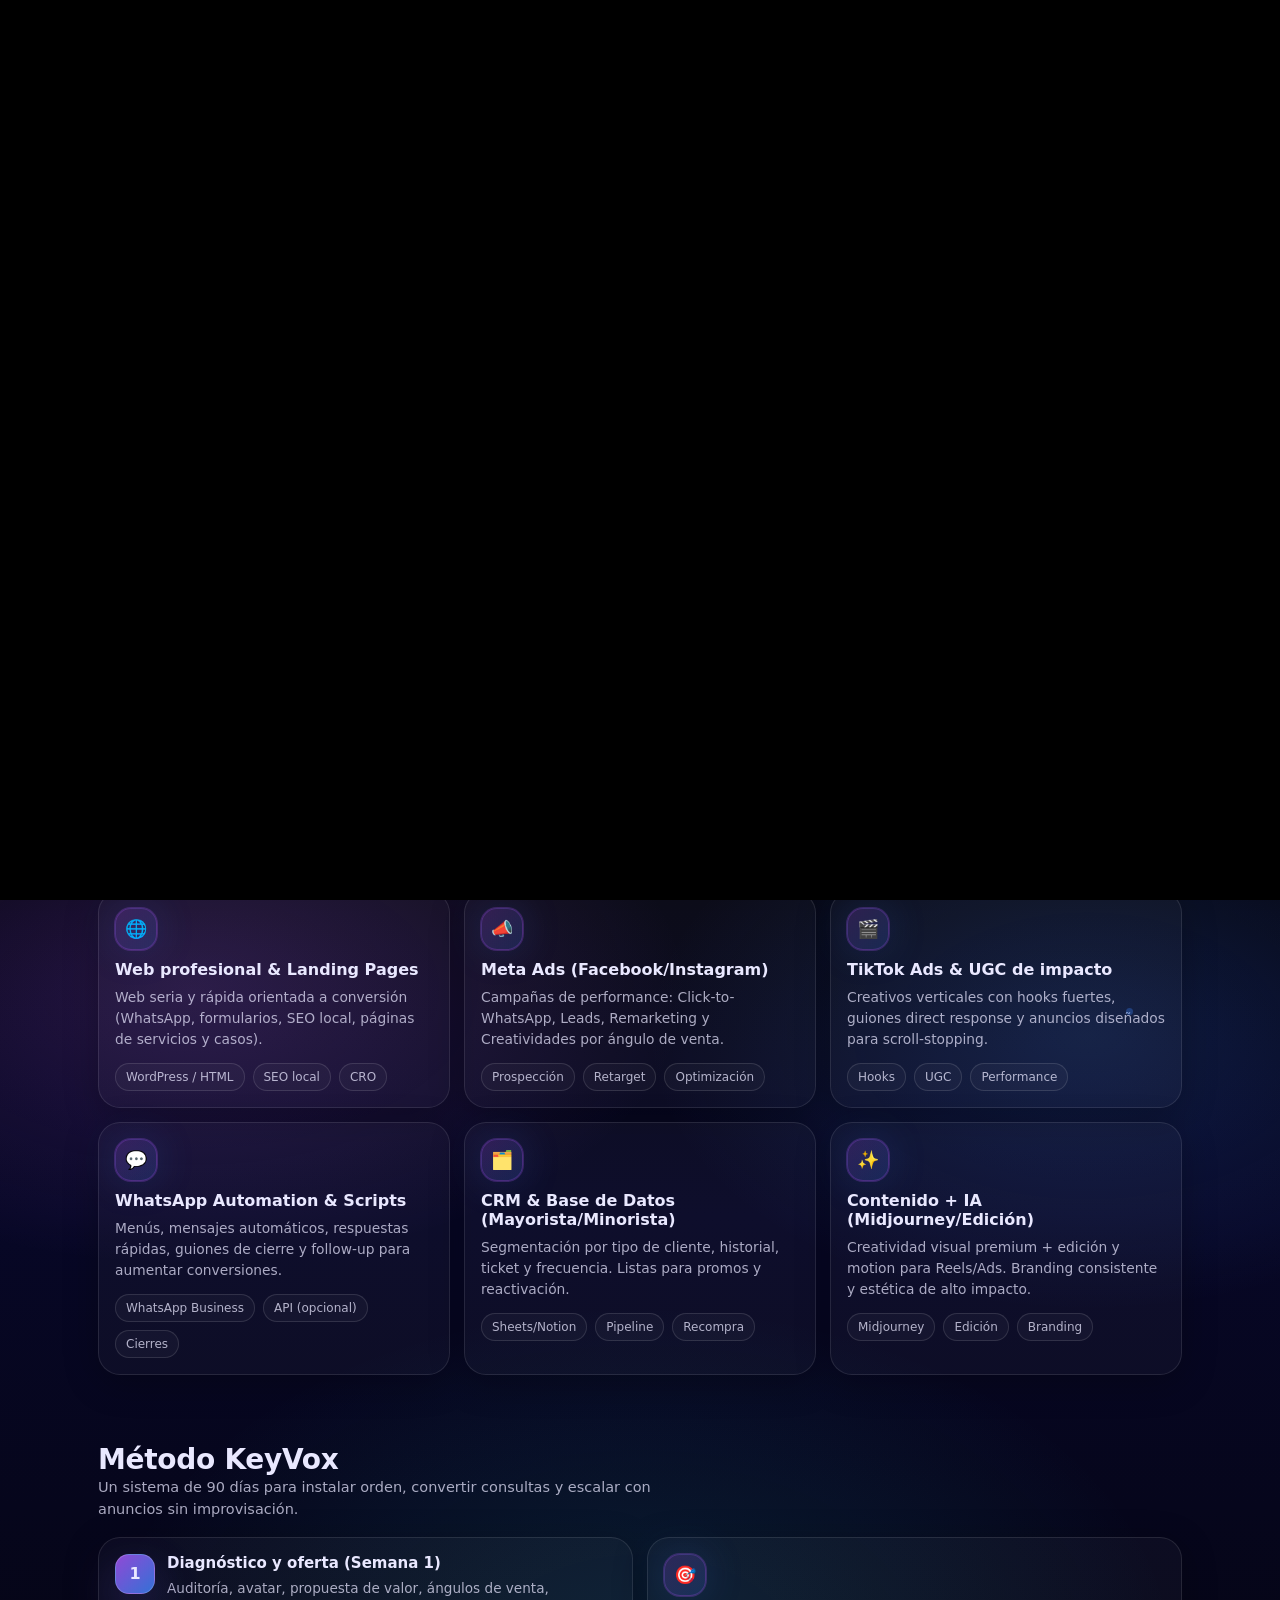
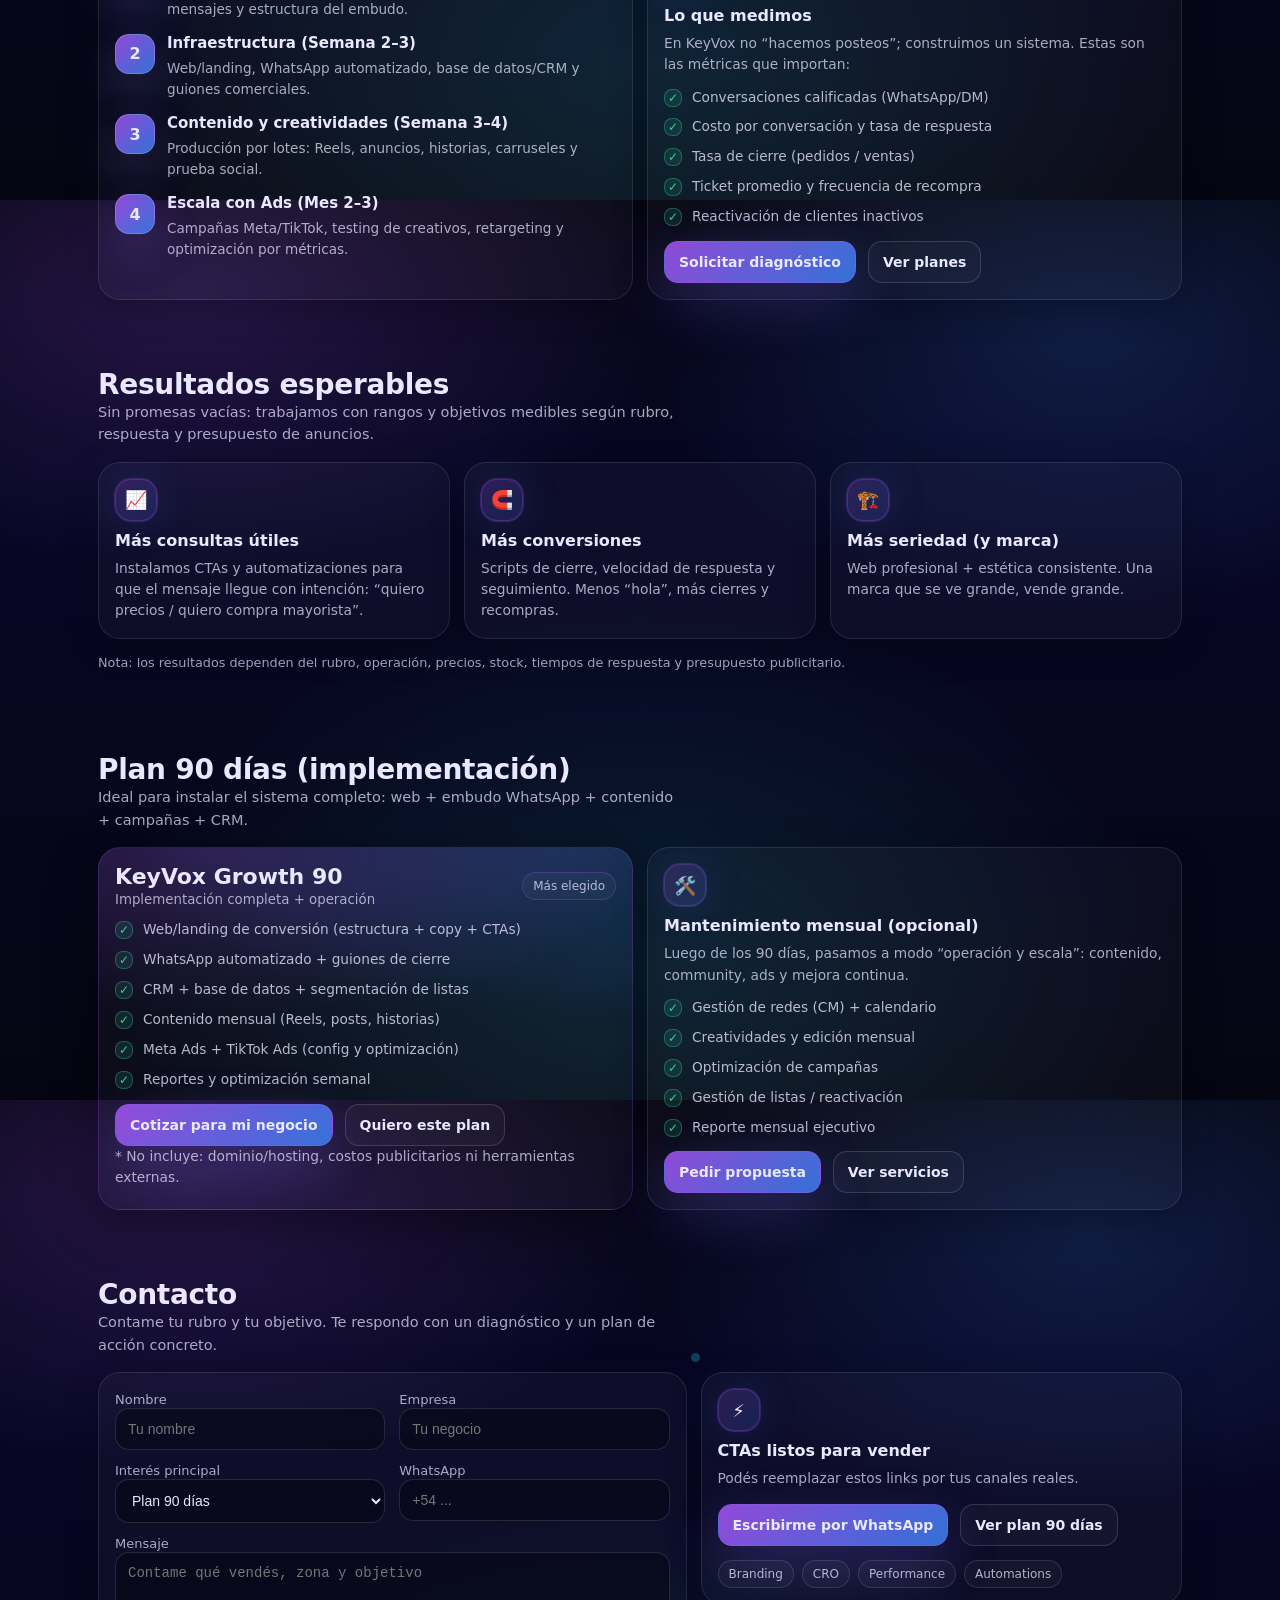
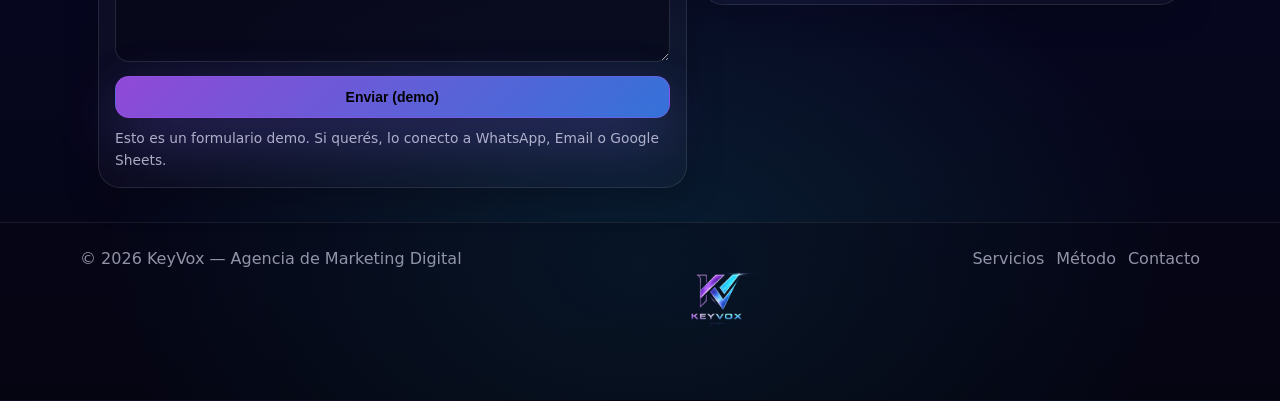
==== commit 5d7510f5: "Update index.html" ====
--- a/index.html
+++ b/index.html
@@ -11,21 +11,9 @@
   <link rel="apple-touch-icon" sizes="180x180" href="keyvoxlogo.png">
 
   <title>KeyVox | Agencia de Marketing Digital</title>
-
   <link rel="stylesheet" href="styles.css">
 </head>
 <body>
-
-  <!-- Intro con GIF -->
- <div id="gifIntro">
-  <video autoplay muted playsinline>
-    <source src="cybor.mp4" type="video/mp4">
-  </video>
-</div>
-<div class="wrap">
-  
-    <!-- NAV -->
-    <body>
 
   <!-- Intro con video -->
   <div id="gifIntro">
@@ -35,6 +23,9 @@
   </div>
 
   <div class="wrap">
+    <div class="float f1"></div>
+    <div class="float f2"></div>
+    <div class="float f3"></div>
 
     <!-- NAV -->
     <nav class="nav" aria-label="Navegación principal">
@@ -330,7 +321,7 @@
           </div>
 
           <p class="note">
-            * No incluye: dominio/hosting, costos publicitarios ni herramientas externas (según stack elegido).
+            * No incluye: dominio/hosting, costos publicitarios ni herramientas externas.
           </p>
         </div>
 
@@ -397,7 +388,7 @@
 
             <div>
               <label for="mensaje" class="form-label">Mensaje</label>
-              <textarea id="mensaje" name="mensaje" placeholder="Contame qué vendés, zona y objetivo (ventas, mayoristas, turnos, etc.)"></textarea>
+              <textarea id="mensaje" name="mensaje" placeholder="Contame qué vendés, zona y objetivo"></textarea>
             </div>
 
             <button class="btn btn-primary" type="submit">Enviar (demo)</button>
@@ -411,7 +402,7 @@
         <div class="card">
           <div class="icon">⚡</div>
           <h3>CTAs listos para vender</h3>
-          <p>Podés reemplazar estos links por tus canales reales (WhatsApp, Calendly, Instagram).</p>
+          <p>Podés reemplazar estos links por tus canales reales.</p>
 
           <div class="hero-actions" style="margin-top:14px;">
             <a class="btn btn-primary" id="waLink" href="https://wa.me/595971853291" target="_blank" rel="noopener">
@@ -426,11 +417,6 @@
             <span class="tag">Performance</span>
             <span class="tag">Automations</span>
           </div>
-
-          <p class="note" style="margin-top:14px;">
-            Tip: si vendés B2B (mayoristas), tu web debe llevar siempre a un CTA directo:
-            “pedir lista”, “solicitar cotización”, “agendar llamada”.
-          </p>
         </div>
       </div>
     </section>
@@ -510,7 +496,3 @@
   </script>
 </body>
 </html>
-
-
-
-
--- a/styles.css
+++ b/styles.css
@@ -32,7 +32,7 @@
   overflow-x:hidden;
 }
 
-body:before{
+body::before{
   content:"";
   position:fixed;
   inset:0;
@@ -53,13 +53,38 @@
   z-index:1;
 }
 
-/* INTRO GIF */
+/* INTRO VIDEO */
+#gifIntro{
+  position:fixed;
+  inset:0;
+  width:100vw;
+  height:100vh;
+  background:#000;
+  display:flex;
+  align-items:center;
+  justify-content:center;
+  overflow:hidden;
+  z-index:9999;
+  opacity:1;
+  visibility:visible;
+}
+
 #gifIntro video{
+  display:block;
+  width:auto;
+  height:auto;
   max-width:900px;
   max-height:90vh;
-  width:auto;
-  height:auto;
-}
+  object-fit:contain;
+}
+
+.ocultar-intro{
+  opacity:0 !important;
+  pointer-events:none;
+  visibility:hidden;
+  transition:opacity 1.2s ease, visibility 1.2s ease;
+}
+
 /* NAV */
 .nav{
   position:sticky;
@@ -100,7 +125,7 @@
   overflow:hidden;
 }
 
-.logo:after{
+.logo::after{
   content:"";
   position:absolute;
   inset:-40%;
@@ -261,7 +286,7 @@
   overflow:hidden;
 }
 
-.hero-card:before{
+.hero-card::before{
   content:"";
   position:absolute;
   inset:-2px;
@@ -403,7 +428,7 @@
   min-height:44px;
 }
 
-.step:before{
+.step::before{
   counter-increment: step;
   content: counter(step);
   position:absolute;
@@ -559,6 +584,13 @@
   .grid-2{grid-template-columns:1fr}
   .contact{grid-template-columns:1fr}
   .nav-links{display:none}
+
+  #gifIntro video{
+    max-width:100vw;
+    max-height:100vh;
+    width:100%;
+    height:auto;
+  }
 }
 
 /* floating lights */
